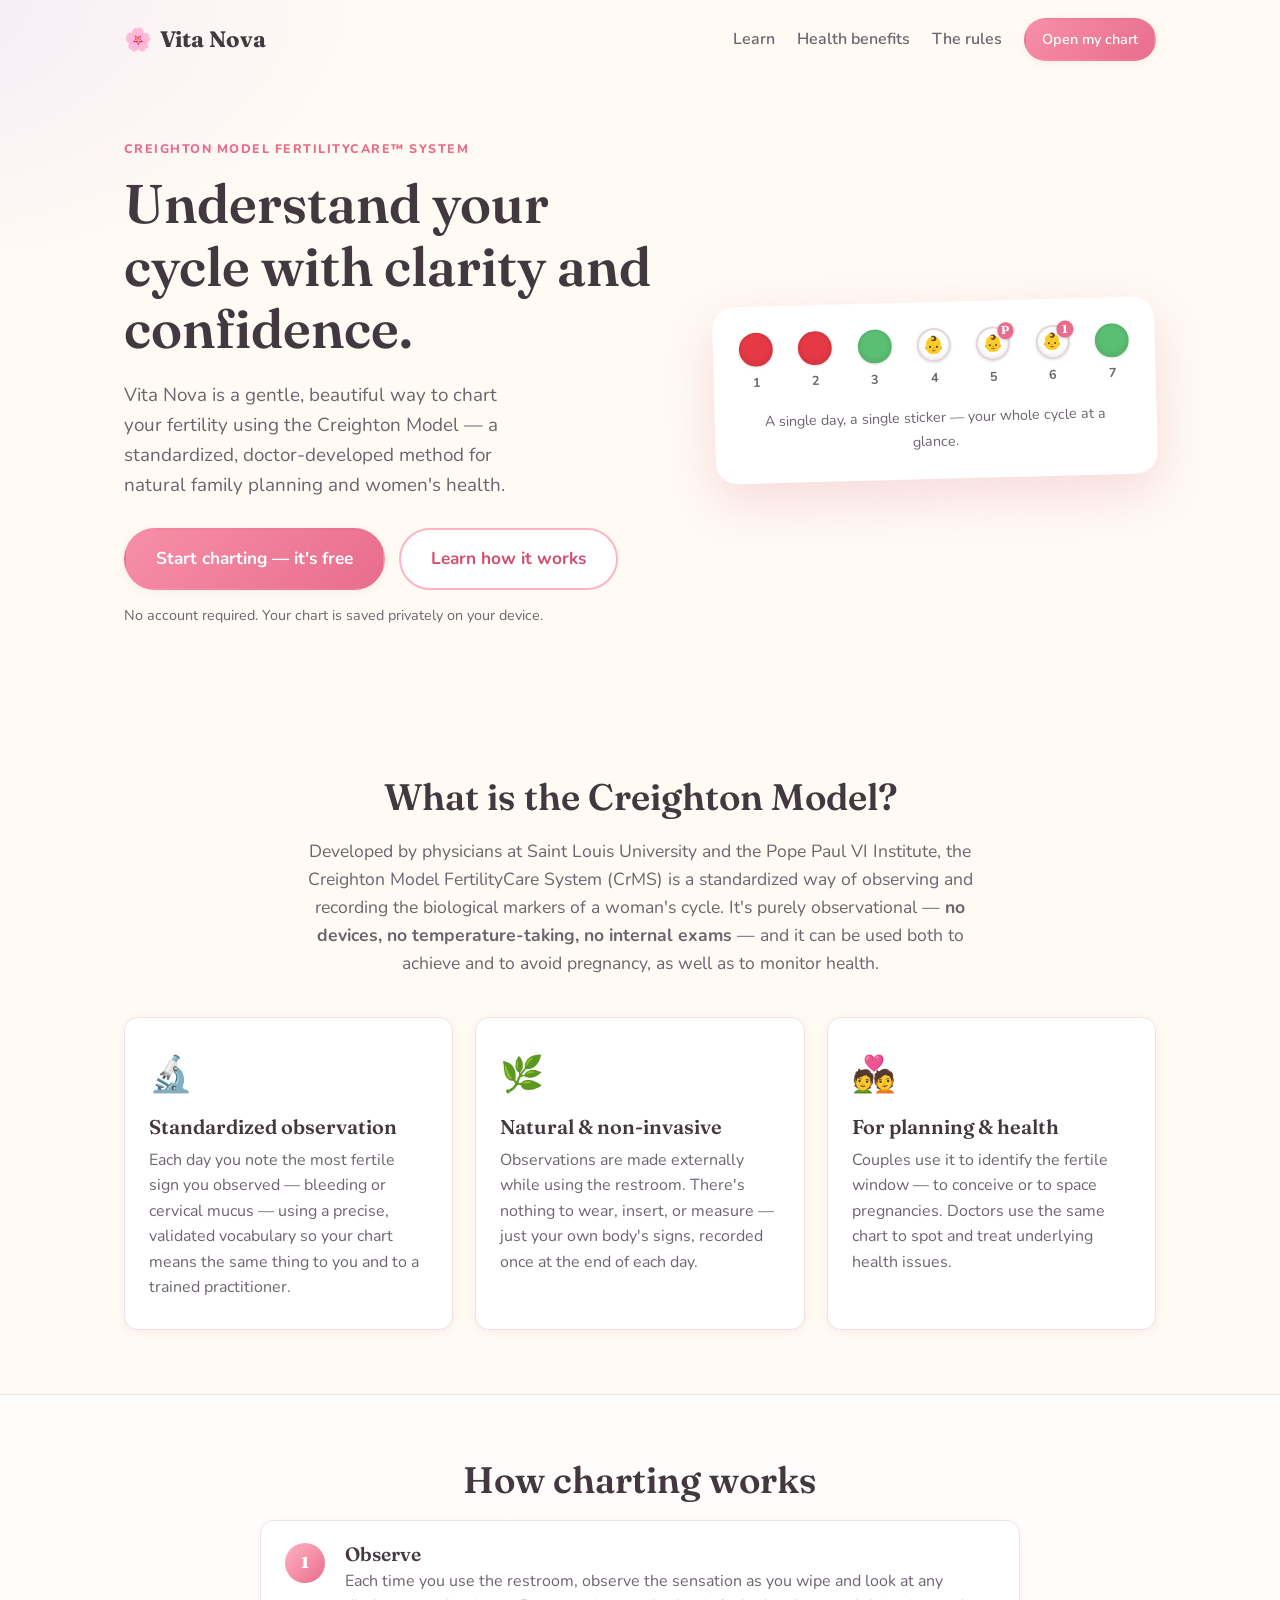
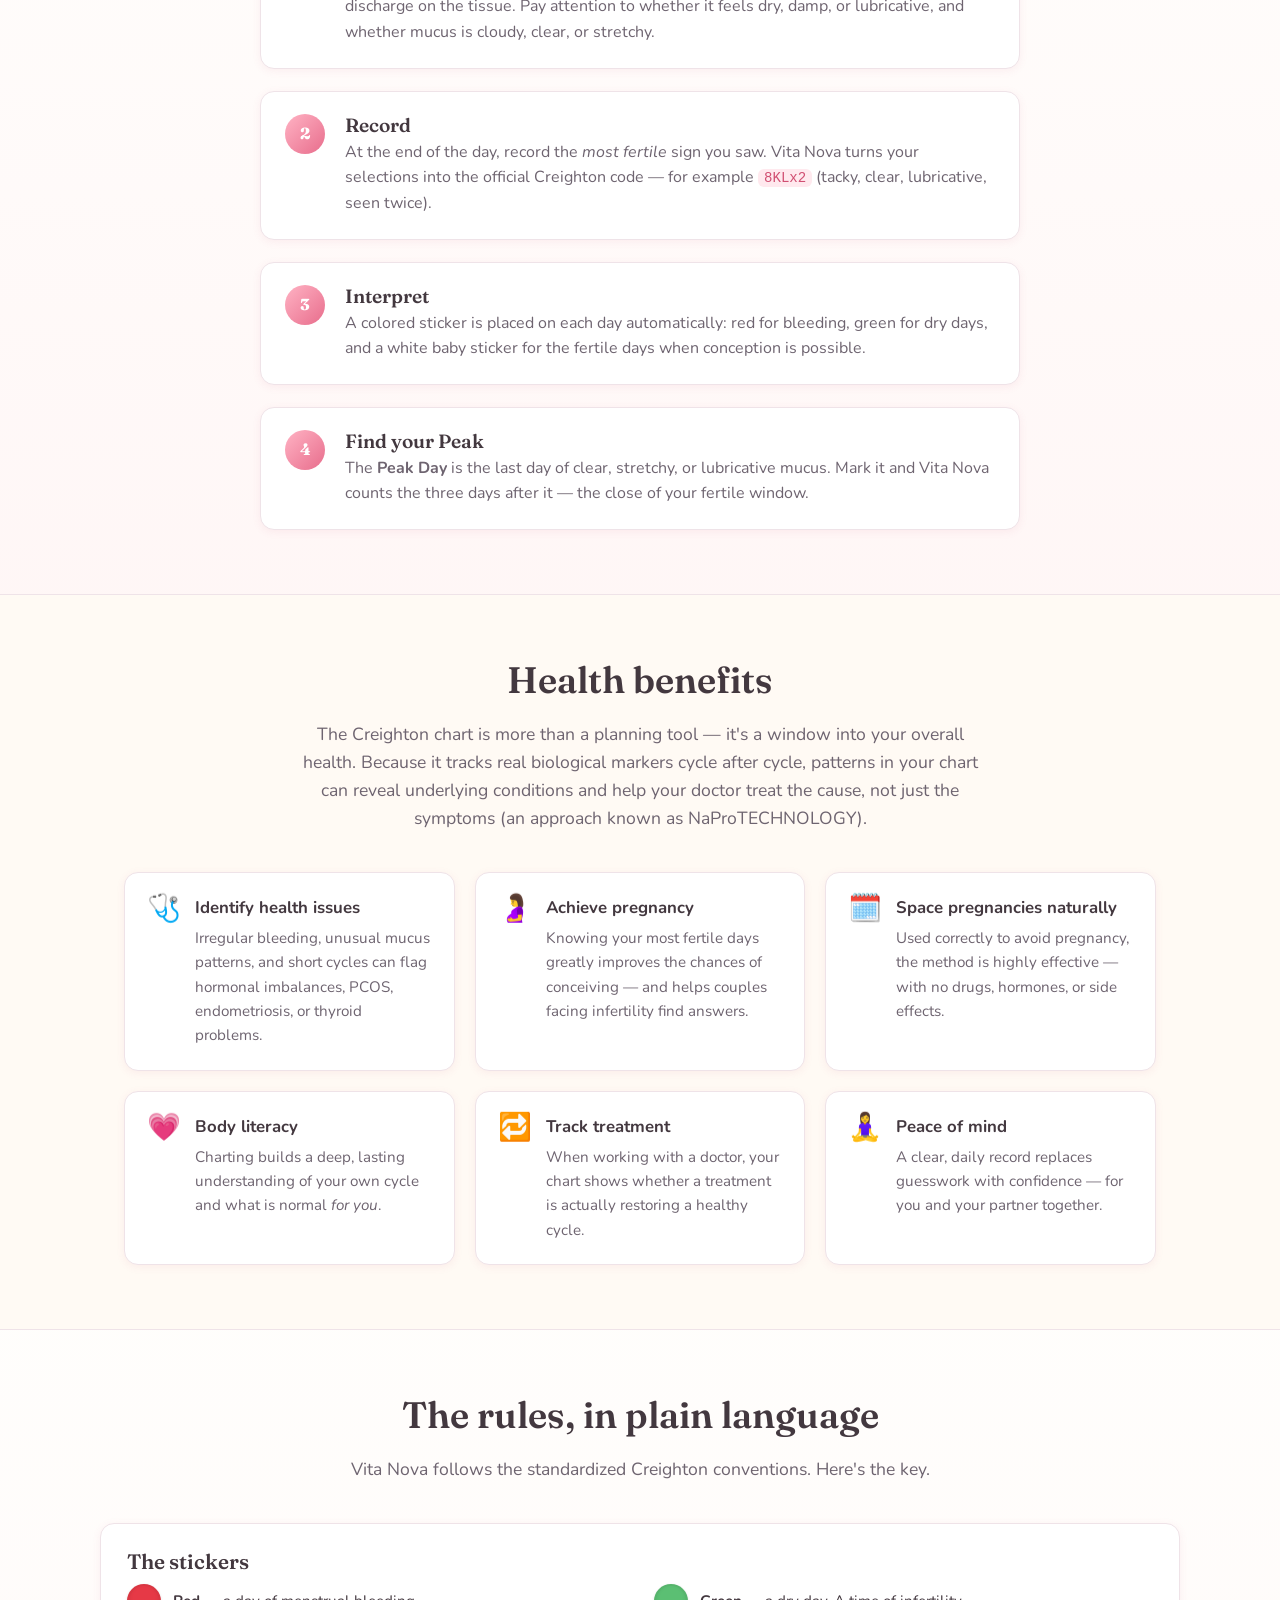
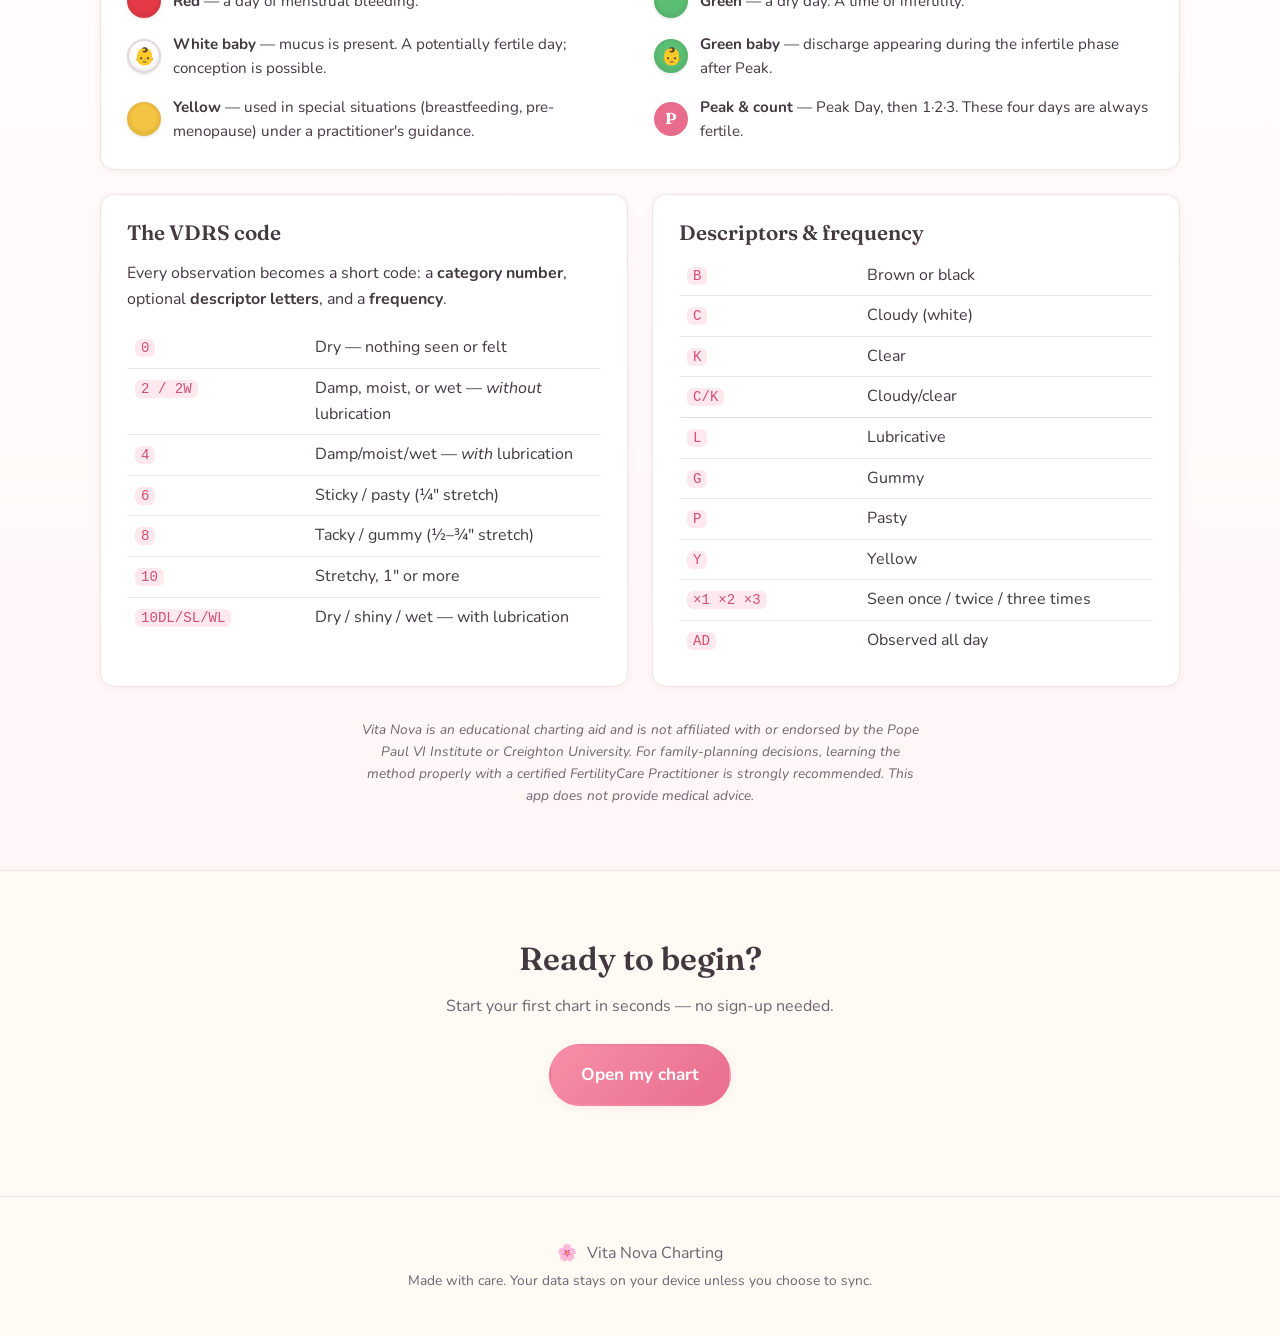
==== index.html @ cd8ce91d "Claude Updates" ====
<!DOCTYPE html>
<html lang="en">

<head>
    <meta charset="UTF-8">
    <meta name="viewport" content="width=device-width, initial-scale=1.0">
    <title>Vita Nova · Creighton Model Fertility Charting</title>
    <meta name="description" content="A simple, beautiful way to chart your cycle with the Creighton Model FertilityCare System — for family planning and women's health.">
    <link rel="preconnect" href="https://fonts.googleapis.com">
    <link rel="preconnect" href="https://fonts.gstatic.com" crossorigin>
    <link href="https://fonts.googleapis.com/css2?family=Fraunces:opsz,wght@9..144,500;9..144,600;9..144,700&family=Nunito:wght@400;600;700;800&display=swap" rel="stylesheet">
    <link rel="stylesheet" href="css/style.css">
</head>

<body>

    <header class="site-header">
        <a class="logo" href="index.html"><span class="logo-mark">🌸</span> Vita Nova</a>
        <nav class="site-nav">
            <a href="#learn">Learn</a>
            <a href="#benefits">Health benefits</a>
            <a href="#rules">The rules</a>
            <a href="chart.html" class="btn btn-primary btn-sm">Open my chart</a>
        </nav>
    </header>

    <main>
        <!-- Hero -->
        <section class="hero">
            <div class="hero-inner">
                <p class="eyebrow">Creighton Model FertilityCare™ System</p>
                <h1>Understand your cycle with clarity and confidence.</h1>
                <p class="lede">Vita Nova is a gentle, beautiful way to chart your fertility using the
                    Creighton Model — a standardized, doctor-developed method for natural family planning
                    and women's health.</p>
                <div class="hero-actions">
                    <a href="chart.html" class="btn btn-primary btn-lg">Start charting — it's free</a>
                    <a href="#learn" class="btn btn-outline btn-lg">Learn how it works</a>
                </div>
                <p class="hero-note">No account required. Your chart is saved privately on your device.</p>
            </div>
            <div class="hero-card" aria-hidden="true">
                <div class="mini-strip">
                    <div class="mini-day"><span class="sticker sticker-red"></span><b>1</b></div>
                    <div class="mini-day"><span class="sticker sticker-red"></span><b>2</b></div>
                    <div class="mini-day"><span class="sticker sticker-green"></span><b>3</b></div>
                    <div class="mini-day"><span class="sticker sticker-white-baby">👶</span><b>4</b></div>
                    <div class="mini-day"><span class="sticker sticker-white-baby"><span class="sticker-baby">👶</span><span class="sticker-count">P</span></span><b>5</b></div>
                    <div class="mini-day"><span class="sticker sticker-white-baby"><span class="sticker-baby">👶</span><span class="sticker-count">1</span></span><b>6</b></div>
                    <div class="mini-day"><span class="sticker sticker-green"></span><b>7</b></div>
                </div>
                <p class="mini-caption">A single day, a single sticker — your whole cycle at a glance.</p>
            </div>
        </section>

        <!-- What is it -->
        <section id="learn" class="section">
            <h2 class="section-title">What is the Creighton Model?</h2>
            <p class="section-lede">Developed by physicians at Saint Louis University and the Pope Paul VI
                Institute, the Creighton Model FertilityCare System (CrMS) is a standardized way of observing
                and recording the biological markers of a woman's cycle. It's purely observational —
                <strong>no devices, no temperature-taking, no internal exams</strong> — and it can be used both
                to achieve and to avoid pregnancy, as well as to monitor health.</p>

            <div class="cards">
                <article class="info-card">
                    <span class="info-icon">🔬</span>
                    <h3>Standardized observation</h3>
                    <p>Each day you note the most fertile sign you observed — bleeding or cervical mucus —
                        using a precise, validated vocabulary so your chart means the same thing to you and
                        to a trained practitioner.</p>
                </article>
                <article class="info-card">
                    <span class="info-icon">🌿</span>
                    <h3>Natural &amp; non-invasive</h3>
                    <p>Observations are made externally while using the restroom. There's nothing to wear,
                        insert, or measure — just your own body's signs, recorded once at the end of each day.</p>
                </article>
                <article class="info-card">
                    <span class="info-icon">💑</span>
                    <h3>For planning &amp; health</h3>
                    <p>Couples use it to identify the fertile window — to conceive or to space pregnancies.
                        Doctors use the same chart to spot and treat underlying health issues.</p>
                </article>
            </div>
        </section>

        <!-- How it works -->
        <section class="section section-alt">
            <h2 class="section-title">How charting works</h2>
            <ol class="steps">
                <li>
                    <span class="step-num">1</span>
                    <div>
                        <h3>Observe</h3>
                        <p>Each time you use the restroom, observe the sensation as you wipe and look at any
                            discharge on the tissue. Pay attention to whether it feels dry, damp, or
                            lubricative, and whether mucus is cloudy, clear, or stretchy.</p>
                    </div>
                </li>
                <li>
                    <span class="step-num">2</span>
                    <div>
                        <h3>Record</h3>
                        <p>At the end of the day, record the <em>most fertile</em> sign you saw. Vita Nova turns
                            your selections into the official Creighton code — for example <code>8KLx2</code>
                            (tacky, clear, lubricative, seen twice).</p>
                    </div>
                </li>
                <li>
                    <span class="step-num">3</span>
                    <div>
                        <h3>Interpret</h3>
                        <p>A colored sticker is placed on each day automatically: red for bleeding, green for
                            dry days, and a white baby sticker for the fertile days when conception is possible.</p>
                    </div>
                </li>
                <li>
                    <span class="step-num">4</span>
                    <div>
                        <h3>Find your Peak</h3>
                        <p>The <strong>Peak Day</strong> is the last day of clear, stretchy, or lubricative
                            mucus. Mark it and Vita Nova counts the three days after it — the close of your
                            fertile window.</p>
                    </div>
                </li>
            </ol>
        </section>

        <!-- Health benefits -->
        <section id="benefits" class="section">
            <h2 class="section-title">Health benefits</h2>
            <p class="section-lede">The Creighton chart is more than a planning tool — it's a window into your
                overall health. Because it tracks real biological markers cycle after cycle, patterns in your
                chart can reveal underlying conditions and help your doctor treat the cause, not just the
                symptoms (an approach known as NaProTECHNOLOGY).</p>
            <div class="benefit-grid">
                <div class="benefit"><span>🩺</span><div><strong>Identify health issues</strong><p>Irregular bleeding, unusual mucus patterns, and short cycles can flag hormonal imbalances, PCOS, endometriosis, or thyroid problems.</p></div></div>
                <div class="benefit"><span>🤰</span><div><strong>Achieve pregnancy</strong><p>Knowing your most fertile days greatly improves the chances of conceiving — and helps couples facing infertility find answers.</p></div></div>
                <div class="benefit"><span>🗓️</span><div><strong>Space pregnancies naturally</strong><p>Used correctly to avoid pregnancy, the method is highly effective — with no drugs, hormones, or side effects.</p></div></div>
                <div class="benefit"><span>💗</span><div><strong>Body literacy</strong><p>Charting builds a deep, lasting understanding of your own cycle and what is normal <em>for you</em>.</p></div></div>
                <div class="benefit"><span>🔁</span><div><strong>Track treatment</strong><p>When working with a doctor, your chart shows whether a treatment is actually restoring a healthy cycle.</p></div></div>
                <div class="benefit"><span>🧘‍♀️</span><div><strong>Peace of mind</strong><p>A clear, daily record replaces guesswork with confidence — for you and your partner together.</p></div></div>
            </div>
        </section>

        <!-- The rules -->
        <section id="rules" class="section section-alt">
            <h2 class="section-title">The rules, in plain language</h2>
            <p class="section-lede">Vita Nova follows the standardized Creighton conventions. Here's the key.</p>

            <div class="rule-block">
                <h3>The stickers</h3>
                <div class="legend-grid wide">
                    <div class="legend-item"><span class="sticker sticker-red"></span><span><strong>Red</strong> — a day of menstrual bleeding.</span></div>
                    <div class="legend-item"><span class="sticker sticker-green"></span><span><strong>Green</strong> — a dry day. A time of infertility.</span></div>
                    <div class="legend-item"><span class="sticker sticker-white-baby">👶</span><span><strong>White baby</strong> — mucus is present. A potentially fertile day; conception is possible.</span></div>
                    <div class="legend-item"><span class="sticker sticker-green-baby">👶</span><span><strong>Green baby</strong> — discharge appearing during the infertile phase after Peak.</span></div>
                    <div class="legend-item"><span class="sticker sticker-yellow"></span><span><strong>Yellow</strong> — used in special situations (breastfeeding, pre-menopause) under a practitioner's guidance.</span></div>
                    <div class="legend-item"><span class="badge-peak">P</span><span><strong>Peak &amp; count</strong> — Peak Day, then 1·2·3. These four days are always fertile.</span></div>
                </div>
            </div>

            <div class="rule-columns">
                <div class="rule-block">
                    <h3>The VDRS code</h3>
                    <p>Every observation becomes a short code: a <strong>category number</strong>, optional
                        <strong>descriptor letters</strong>, and a <strong>frequency</strong>.</p>
                    <table class="code-table">
                        <tr><td><code>0</code></td><td>Dry — nothing seen or felt</td></tr>
                        <tr><td><code>2 / 2W</code></td><td>Damp, moist, or wet — <em>without</em> lubrication</td></tr>
                        <tr><td><code>4</code></td><td>Damp/moist/wet — <em>with</em> lubrication</td></tr>
                        <tr><td><code>6</code></td><td>Sticky / pasty (¼″ stretch)</td></tr>
                        <tr><td><code>8</code></td><td>Tacky / gummy (½–¾″ stretch)</td></tr>
                        <tr><td><code>10</code></td><td>Stretchy, 1″ or more</td></tr>
                        <tr><td><code>10DL/SL/WL</code></td><td>Dry / shiny / wet — with lubrication</td></tr>
                    </table>
                </div>
                <div class="rule-block">
                    <h3>Descriptors &amp; frequency</h3>
                    <table class="code-table">
                        <tr><td><code>B</code></td><td>Brown or black</td></tr>
                        <tr><td><code>C</code></td><td>Cloudy (white)</td></tr>
                        <tr><td><code>K</code></td><td>Clear</td></tr>
                        <tr><td><code>C/K</code></td><td>Cloudy/clear</td></tr>
                        <tr><td><code>L</code></td><td>Lubricative</td></tr>
                        <tr><td><code>G</code></td><td>Gummy</td></tr>
                        <tr><td><code>P</code></td><td>Pasty</td></tr>
                        <tr><td><code>Y</code></td><td>Yellow</td></tr>
                        <tr><td><code>×1 ×2 ×3</code></td><td>Seen once / twice / three times</td></tr>
                        <tr><td><code>AD</code></td><td>Observed all day</td></tr>
                    </table>
                </div>
            </div>
            <p class="disclaimer">Vita Nova is an educational charting aid and is not affiliated with or endorsed by
                the Pope Paul VI Institute or Creighton University. For family-planning decisions, learning the
                method properly with a certified FertilityCare Practitioner is strongly recommended. This app does
                not provide medical advice.</p>
        </section>

        <!-- CTA -->
        <section class="cta">
            <h2>Ready to begin?</h2>
            <p>Start your first chart in seconds — no sign-up needed.</p>
            <a href="chart.html" class="btn btn-primary btn-lg">Open my chart</a>
        </section>
    </main>

    <footer class="site-footer">
        <p><span class="logo-mark">🌸</span> Vita Nova Charting</p>
        <p class="muted small">Made with care. Your data stays on your device unless you choose to sync.</p>
    </footer>

</body>

</html>
---- css/style.css ----
/* ==========================================================================
   Vita Nova Charting — design system
   A warm, soft, friendly palette for a calm and trustworthy feel.
   ========================================================================== */

:root {
    /* Palette */
    --rose-50:  #fff5f7;
    --rose-100: #ffe9ee;
    --rose-200: #ffd3dd;
    --rose-300: #ffb3c4;
    --rose-400: #f78fa7;
    --rose-500: #e86d8c;
    --rose-600: #d14f72;

    --plum-100: #f3ecf7;
    --plum-300: #d8bfe0;
    --plum-500: #9b6aa8;

    --cream:    #fffaf4;
    --ink:      #43383f;       /* warm near-black for text */
    --ink-soft: #6e6470;
    --line:     #efe3e8;

    /* Sticker colors (Creighton) */
    --sticker-red:    #e63946;
    --sticker-green:  #5bbf73;
    --sticker-white:  #ffffff;
    --sticker-yellow: #f4c542;

    /* UI tokens */
    --radius-sm: 8px;
    --radius:    14px;
    --radius-lg: 22px;
    --shadow-sm: 0 2px 8px rgba(209, 79, 114, 0.08);
    --shadow:    0 8px 30px rgba(209, 79, 114, 0.12);
    --shadow-lg: 0 18px 50px rgba(209, 79, 114, 0.18);

    --font-head: 'Fraunces', Georgia, serif;
    --font-body: 'Nunito', system-ui, -apple-system, Segoe UI, sans-serif;

    --maxw: 1080px;
}

* { box-sizing: border-box; }

html { scroll-behavior: smooth; }

body {
    margin: 0;
    font-family: var(--font-body);
    color: var(--ink);
    background:
        radial-gradient(1200px 600px at 100% -10%, var(--rose-100), transparent 60%),
        radial-gradient(900px 500px at -10% 0%, var(--plum-100), transparent 55%),
        var(--cream);
    line-height: 1.6;
    -webkit-font-smoothing: antialiased;
    min-height: 100vh;
}

h1, h2, h3, h4 {
    font-family: var(--font-head);
    font-weight: 600;
    color: var(--ink);
    line-height: 1.15;
    margin: 0 0 0.5em;
}

a { color: var(--rose-600); text-decoration: none; }
a:hover { text-decoration: underline; }

code {
    font-family: 'SFMono-Regular', ui-monospace, Menlo, Consolas, monospace;
    background: var(--rose-100);
    color: var(--rose-600);
    padding: 1px 6px;
    border-radius: 6px;
    font-size: 0.88em;
}

.muted { color: var(--ink-soft); }
.small { font-size: 0.86rem; }

/* ==========================================================================
   Buttons
   ========================================================================== */
.btn {
    display: inline-flex;
    align-items: center;
    justify-content: center;
    gap: 8px;
    font-family: var(--font-body);
    font-weight: 700;
    font-size: 1rem;
    padding: 12px 22px;
    border-radius: 999px;
    border: 2px solid transparent;
    cursor: pointer;
    transition: transform 0.15s ease, box-shadow 0.15s ease, background-color 0.15s ease, color 0.15s ease;
    text-decoration: none;
    white-space: nowrap;
}
.btn:hover { text-decoration: none; }
.btn:active { transform: translateY(1px); }

.btn-primary {
    background: linear-gradient(135deg, var(--rose-400), var(--rose-500));
    color: #fff;
    box-shadow: var(--shadow-sm);
}
.btn-primary:hover { box-shadow: var(--shadow); transform: translateY(-2px); color: #fff; }

.btn-outline {
    background: #fff;
    border-color: var(--rose-300);
    color: var(--rose-600);
}
.btn-outline:hover { background: var(--rose-50); transform: translateY(-2px); }

.btn-ghost {
    background: transparent;
    color: var(--ink-soft);
    border-color: transparent;
}
.btn-ghost:hover { background: rgba(0,0,0,0.04); color: var(--ink); }

.btn-sm { padding: 8px 16px; font-size: 0.9rem; }
.btn-lg { padding: 15px 30px; font-size: 1.08rem; }
.btn-block { width: 100%; }

.link-btn {
    background: none; border: none; color: var(--rose-600);
    cursor: pointer; font: inherit; text-decoration: underline; padding: 8px 0;
}

/* ==========================================================================
   Header / nav
   ========================================================================== */
.site-header {
    display: flex;
    align-items: center;
    justify-content: space-between;
    gap: 16px;
    max-width: var(--maxw);
    margin: 0 auto;
    padding: 18px 24px;
}
.logo {
    font-family: var(--font-head);
    font-size: 1.4rem;
    font-weight: 700;
    color: var(--ink);
    display: inline-flex;
    align-items: center;
    gap: 8px;
}
.logo:hover { text-decoration: none; }
.logo-mark { filter: saturate(1.1); }

.site-nav { display: flex; align-items: center; gap: 22px; }
.site-nav a { color: var(--ink-soft); font-weight: 600; }
.site-nav a:hover { color: var(--rose-600); text-decoration: none; }
.site-nav .btn { color: #fff; }
.site-nav .btn:hover { color: #fff; }

/* ==========================================================================
   Hero
   ========================================================================== */
.hero {
    max-width: var(--maxw);
    margin: 20px auto 0;
    padding: 40px 24px 70px;
    display: grid;
    grid-template-columns: 1.1fr 0.9fr;
    gap: 50px;
    align-items: center;
}
.eyebrow {
    text-transform: uppercase;
    letter-spacing: 0.12em;
    font-size: 0.78rem;
    font-weight: 800;
    color: var(--rose-500);
    margin: 0 0 14px;
}
.hero h1 { font-size: clamp(2.1rem, 4.5vw, 3.4rem); margin-bottom: 18px; }
.lede { font-size: 1.18rem; color: var(--ink-soft); max-width: 36ch; }
.hero-actions { display: flex; flex-wrap: wrap; gap: 14px; margin: 28px 0 14px; }
.hero-note { font-size: 0.9rem; color: var(--ink-soft); }

.hero-card {
    background: #fff;
    border-radius: var(--radius-lg);
    box-shadow: var(--shadow-lg);
    padding: 26px;
    transform: rotate(-1.5deg);
}
.mini-strip { display: flex; gap: 8px; justify-content: space-between; }
.mini-day { display: flex; flex-direction: column; align-items: center; gap: 6px; }
.mini-day b { font-size: 0.8rem; color: var(--ink-soft); font-weight: 700; }
.mini-caption { text-align: center; color: var(--ink-soft); font-size: 0.9rem; margin: 18px 0 0; }

/* ==========================================================================
   Sections
   ========================================================================== */
.section {
    max-width: var(--maxw);
    margin: 0 auto;
    padding: 64px 24px;
}
.section-alt {
    max-width: none;
    background: linear-gradient(180deg, rgba(255,255,255,0.7), rgba(255,245,247,0.7));
    border-top: 1px solid var(--line);
    border-bottom: 1px solid var(--line);
}
.section-alt > * { max-width: var(--maxw); margin-left: auto; margin-right: auto; }
.section-title { font-size: clamp(1.7rem, 3vw, 2.3rem); text-align: center; }
.section-lede {
    text-align: center;
    color: var(--ink-soft);
    font-size: 1.1rem;
    max-width: 64ch;
    margin: 0 auto 40px;
}

/* Info cards */
.cards { display: grid; grid-template-columns: repeat(3, 1fr); gap: 22px; }
.info-card {
    background: #fff;
    border-radius: var(--radius);
    padding: 28px 24px;
    box-shadow: var(--shadow-sm);
    border: 1px solid var(--line);
    transition: transform 0.18s ease, box-shadow 0.18s ease;
}
.info-card:hover { transform: translateY(-4px); box-shadow: var(--shadow); }
.info-icon { font-size: 2.2rem; display: block; margin-bottom: 12px; }
.info-card h3 { font-size: 1.25rem; }
.info-card p { color: var(--ink-soft); margin: 0; }

/* Steps */
.steps { list-style: none; counter-reset: step; padding: 0; max-width: 760px; margin: 0 auto; display: grid; gap: 22px; }
.steps li { display: flex; gap: 20px; align-items: flex-start; background: #fff; padding: 22px 24px; border-radius: var(--radius); box-shadow: var(--shadow-sm); border: 1px solid var(--line); }
.step-num {
    flex: 0 0 auto;
    width: 40px; height: 40px;
    display: grid; place-items: center;
    background: linear-gradient(135deg, var(--rose-300), var(--rose-500));
    color: #fff; font-weight: 800; font-family: var(--font-head);
    border-radius: 50%;
}
.steps h3 { font-size: 1.2rem; margin-bottom: 4px; }
.steps p { color: var(--ink-soft); margin: 0; }

/* Benefits */
.benefit-grid { display: grid; grid-template-columns: repeat(3, 1fr); gap: 20px; }
.benefit { display: flex; gap: 14px; background: #fff; padding: 22px; border-radius: var(--radius); box-shadow: var(--shadow-sm); border: 1px solid var(--line); }
.benefit > span { font-size: 1.7rem; line-height: 1; }
.benefit strong { display: block; margin-bottom: 4px; font-size: 1.05rem; }
.benefit p { margin: 0; color: var(--ink-soft); font-size: 0.95rem; }

/* Rules */
.rule-block { background: #fff; border: 1px solid var(--line); border-radius: var(--radius); padding: 26px; box-shadow: var(--shadow-sm); margin-bottom: 24px; }
.rule-block h3 { font-size: 1.3rem; }
.rule-columns { display: grid; grid-template-columns: 1fr 1fr; gap: 24px; }
.code-table { width: 100%; border-collapse: collapse; }
.code-table td { padding: 7px 8px; border-bottom: 1px solid var(--line); vertical-align: top; }
.code-table td:first-child { white-space: nowrap; width: 38%; }
.code-table tr:last-child td { border-bottom: none; }
.disclaimer { font-size: 0.85rem; color: var(--ink-soft); max-width: 70ch; margin: 8px auto 0; text-align: center; font-style: italic; }

/* CTA */
.cta { text-align: center; padding: 70px 24px 90px; }
.cta h2 { font-size: 2rem; }
.cta p { color: var(--ink-soft); margin-bottom: 24px; }

/* Footer */
.site-footer { text-align: center; padding: 40px 24px; border-top: 1px solid var(--line); color: var(--ink-soft); }
.site-footer p { margin: 4px 0; }
.site-footer .logo-mark { margin-right: 6px; }

/* ==========================================================================
   Stickers
   ========================================================================== */
.sticker {
    --size: 34px;
    width: var(--size);
    height: var(--size);
    border-radius: 50%;
    display: inline-flex;
    align-items: center;
    justify-content: center;
    position: relative;
    flex: 0 0 auto;
    box-shadow: inset 0 -2px 4px rgba(0,0,0,0.08), 0 1px 3px rgba(0,0,0,0.12);
    font-size: calc(var(--size) * 0.5);
    line-height: 1;
    border: 2px solid rgba(0,0,0,0.06);
}
.sticker-red    { background: var(--sticker-red); }
.sticker-green  { background: var(--sticker-green); }
.sticker-white-baby { background: var(--sticker-white); border-color: #e2d7dc; }
.sticker-green-baby { background: var(--sticker-green); }
.sticker-yellow, .sticker-yellow-baby { background: var(--sticker-yellow); }
.sticker-none {
    background: repeating-linear-gradient(45deg, #f6eef1, #f6eef1 5px, #fbf4f6 5px, #fbf4f6 10px);
    border-style: dashed;
    border-color: #e2d2d8;
    box-shadow: none;
}
.sticker-baby { font-size: 0.95em; }
.sticker-count {
    position: absolute;
    font-family: var(--font-head);
    font-weight: 700;
    font-size: calc(var(--size) * 0.34);
    color: var(--ink);
    background: rgba(255,255,255,0.85);
    border-radius: 50%;
    width: 1.45em; height: 1.45em;
    display: grid; place-items: center;
    right: -6px; top: -6px;
    box-shadow: 0 1px 3px rgba(0,0,0,0.2);
}
.sticker-white-baby .sticker-count { background: var(--rose-500); color: #fff; }
.sticker-lg { --size: 56px; }

.badge-peak {
    display: inline-grid; place-items: center;
    width: 34px; height: 34px; border-radius: 50%;
    background: var(--rose-500); color: #fff;
    font-family: var(--font-head); font-weight: 700;
    flex: 0 0 auto;
}

/* Legend */
.legend-grid { display: grid; grid-template-columns: repeat(2, 1fr); gap: 14px 28px; }
.legend-grid.wide { grid-template-columns: repeat(2, 1fr); }
.legend-item { display: flex; align-items: center; gap: 12px; }
.legend-item span:last-child { font-size: 0.95rem; }

/* ==========================================================================
   Chart page
   ========================================================================== */
.app-page { background-attachment: fixed; }
.chart-page { max-width: var(--maxw); margin: 0 auto; padding: 10px 24px 80px; }

.cycle-bar {
    display: flex; flex-wrap: wrap; gap: 14px;
    align-items: center; justify-content: space-between;
    background: #fff; border: 1px solid var(--line);
    border-radius: var(--radius); padding: 14px 18px;
    box-shadow: var(--shadow-sm); position: relative;
}
.cycle-bar-left { display: flex; flex-wrap: wrap; gap: 18px; }
.cycle-bar-right { display: flex; align-items: center; gap: 8px; position: relative; }
.field-inline { display: inline-flex; align-items: center; gap: 8px; font-weight: 700; color: var(--ink-soft); font-size: 0.9rem; }
.field-inline select, .field-inline input,
.cycle-bar input[type="date"] {
    font: inherit; font-weight: 600; color: var(--ink);
    border: 1px solid var(--rose-200); border-radius: var(--radius-sm);
    padding: 7px 10px; background: var(--rose-50);
}

.menu {
    position: absolute; top: calc(100% + 6px); right: 0;
    background: #fff; border: 1px solid var(--line); border-radius: var(--radius);
    box-shadow: var(--shadow); padding: 6px; min-width: 200px; z-index: 30;
}
.menu button {
    display: block; width: 100%; text-align: left;
    background: none; border: none; font: inherit; cursor: pointer;
    padding: 9px 12px; border-radius: var(--radius-sm); color: var(--ink);
}
.menu button:hover { background: var(--rose-50); }
.menu button.danger { color: var(--sticker-red); }

/* Summary */
.cycle-summary { display: flex; gap: 16px; flex-wrap: wrap; margin: 18px 0; }
.stat {
    background: #fff; border: 1px solid var(--line); border-radius: var(--radius);
    padding: 14px 22px; box-shadow: var(--shadow-sm); flex: 1; min-width: 150px; text-align: center;
}
.stat-value { font-family: var(--font-head); font-size: 1.5rem; font-weight: 700; color: var(--rose-600); }
.stat-label { font-size: 0.82rem; color: var(--ink-soft); text-transform: uppercase; letter-spacing: 0.05em; }

/* Chart strip */
.chart-scroll {
    overflow-x: auto;
    padding: 8px 4px 16px;
    background: #fff; border: 1px solid var(--line); border-radius: var(--radius);
    box-shadow: var(--shadow-sm);
    -webkit-overflow-scrolling: touch;
}
.chart-strip { display: flex; gap: 8px; padding: 10px; min-width: min-content; }
.day-cell {
    flex: 0 0 auto;
    width: 76px; min-height: 116px;
    background: var(--cream);
    border: 1px solid var(--line);
    border-radius: var(--radius-sm);
    display: flex; flex-direction: column; align-items: center; gap: 8px;
    padding: 10px 6px;
    cursor: pointer;
    font: inherit; color: inherit;
    transition: transform 0.12s ease, box-shadow 0.12s ease, border-color 0.12s ease;
    position: relative;
}
.day-cell:hover { transform: translateY(-3px); box-shadow: var(--shadow); border-color: var(--rose-300); }
.day-cell.day-empty { background: #fff; }
.day-num { font-size: 0.78rem; font-weight: 800; color: var(--ink-soft); }
.day-code {
    font-size: 0.74rem; font-weight: 700; color: var(--ink);
    text-align: center; word-break: break-word; min-height: 1em;
    margin-top: auto;
}
.day-i {
    position: absolute; bottom: 4px; right: 6px;
    font-size: 0.6rem; font-weight: 800; color: var(--plum-500);
}
.day-cell.has-intercourse { border-color: var(--plum-300); }

/* Legend section on chart page */
.legend { margin-top: 26px; background: #fff; border: 1px solid var(--line); border-radius: var(--radius); padding: 22px 24px; box-shadow: var(--shadow-sm); }
.legend-title { font-size: 1.2rem; margin-bottom: 16px; }

/* ==========================================================================
   Modal
   ========================================================================== */
.modal-overlay {
    position: fixed; inset: 0; z-index: 100;
    background: rgba(67, 56, 63, 0.45);
    backdrop-filter: blur(3px);
    display: grid; place-items: center;
    padding: 20px;
    animation: fade 0.18s ease;
}
.modal {
    background: var(--cream);
    border-radius: var(--radius-lg);
    box-shadow: var(--shadow-lg);
    width: 100%; max-width: 560px;
    max-height: 90vh; overflow-y: auto;
    padding: 28px;
    position: relative;
    animation: pop 0.2s cubic-bezier(0.18, 0.9, 0.34, 1.2);
}
.modal-narrow { max-width: 400px; }
.modal-close {
    position: absolute; top: 14px; right: 16px;
    background: none; border: none; font-size: 1.7rem; line-height: 1;
    color: var(--ink-soft); cursor: pointer; border-radius: 50%;
    width: 36px; height: 36px;
}
.modal-close:hover { background: rgba(0,0,0,0.06); color: var(--ink); }
.modal-title { font-size: 1.6rem; margin-bottom: 16px; }
body.modal-open { overflow: hidden; }

.entry-preview {
    display: flex; align-items: center; gap: 16px;
    background: #fff; border: 1px solid var(--line);
    border-radius: var(--radius); padding: 16px; margin-bottom: 20px;
}
.preview-code { font-family: var(--font-head); font-size: 1.3rem; font-weight: 700; color: var(--rose-600); }
.preview-interp { color: var(--ink-soft); font-size: 0.92rem; }

.entry-section { margin-bottom: 20px; }
.entry-label { font-size: 0.95rem; font-weight: 800; margin-bottom: 10px; color: var(--ink); font-family: var(--font-body); }
.entry-hint { font-weight: 600; color: var(--ink-soft); font-size: 0.82rem; }

/* Segmented control */
.seg-control { display: flex; background: var(--rose-100); border-radius: 999px; padding: 4px; gap: 4px; }
.seg {
    flex: 1; border: none; background: none; cursor: pointer;
    font: inherit; font-weight: 700; color: var(--ink-soft);
    padding: 10px 8px; border-radius: 999px; transition: all 0.15s ease;
    font-size: 0.92rem;
}
.seg.active { background: #fff; color: var(--rose-600); box-shadow: var(--shadow-sm); }

/* Chips */
.chip-row { display: flex; flex-wrap: wrap; gap: 8px; }
.chip-col { flex-direction: column; }
.chip {
    border: 1.5px solid var(--rose-200);
    background: #fff; color: var(--ink);
    border-radius: 999px; padding: 8px 14px;
    cursor: pointer; font: inherit; font-size: 0.9rem; font-weight: 600;
    transition: all 0.13s ease; text-align: left;
}
.chip-col .chip { border-radius: var(--radius-sm); }
.chip:hover { border-color: var(--rose-400); background: var(--rose-50); }
.chip.selected {
    background: linear-gradient(135deg, var(--rose-400), var(--rose-500));
    border-color: var(--rose-500); color: #fff;
}
.chip.selected strong { color: #fff; }
.chip strong { color: var(--rose-600); }

.entry-toggles { display: flex; flex-direction: column; gap: 10px; }
.check { display: flex; align-items: center; gap: 10px; cursor: pointer; font-weight: 600; }
.check input { width: 18px; height: 18px; accent-color: var(--rose-500); }

textarea, #notes-input {
    width: 100%; font: inherit; padding: 10px 12px;
    border: 1.5px solid var(--rose-200); border-radius: var(--radius-sm);
    resize: vertical; background: #fff;
}

.modal-actions { display: flex; justify-content: space-between; align-items: center; gap: 12px; margin-top: 8px; }
.modal-actions-right { display: flex; gap: 10px; }

/* Auth modal */
#auth-form input {
    width: 100%; font: inherit; padding: 12px 14px; margin-bottom: 12px;
    border: 1.5px solid var(--rose-200); border-radius: var(--radius-sm); background: #fff;
}
.divider { display: flex; align-items: center; gap: 12px; color: var(--ink-soft); margin: 16px 0; font-size: 0.85rem; }
.divider::before, .divider::after { content: ''; flex: 1; height: 1px; background: var(--line); }
.auth-error { color: var(--sticker-red); font-size: 0.88rem; min-height: 1em; margin: 8px 0 0; }
#sync-btn.synced { color: var(--sticker-green); }

/* Toast */
.toast {
    position: fixed; bottom: 24px; left: 50%; transform: translateX(-50%);
    background: var(--ink); color: #fff; padding: 12px 22px;
    border-radius: 999px; box-shadow: var(--shadow-lg); z-index: 200;
    font-weight: 700; font-size: 0.92rem;
    animation: rise 0.25s ease;
}

/* Utilities */
.hidden { display: none !important; }

@keyframes fade { from { opacity: 0; } to { opacity: 1; } }
@keyframes pop { from { opacity: 0; transform: scale(0.96) translateY(8px); } to { opacity: 1; transform: scale(1) translateY(0); } }
@keyframes rise { from { opacity: 0; transform: translate(-50%, 12px); } to { opacity: 1; transform: translate(-50%, 0); } }

/* ==========================================================================
   Responsive
   ========================================================================== */
@media (max-width: 860px) {
    .hero { grid-template-columns: 1fr; gap: 30px; padding-bottom: 40px; }
    .hero-card { transform: none; max-width: 460px; }
    .cards, .benefit-grid { grid-template-columns: 1fr; }
    .rule-columns { grid-template-columns: 1fr; }
    .legend-grid, .legend-grid.wide { grid-template-columns: 1fr; }
}
@media (max-width: 560px) {
    .site-nav { gap: 12px; }
    .site-nav a:not(.btn) { display: none; }
    .section { padding: 44px 20px; }
    .modal { padding: 22px 18px; }
    .modal-actions { flex-direction: column-reverse; align-items: stretch; }
    .modal-actions-right { flex-direction: column; }
    .seg { font-size: 0.82rem; padding: 9px 4px; }
}

@media (prefers-reduced-motion: reduce) {
    * { animation: none !important; transition: none !important; scroll-behavior: auto; }
}
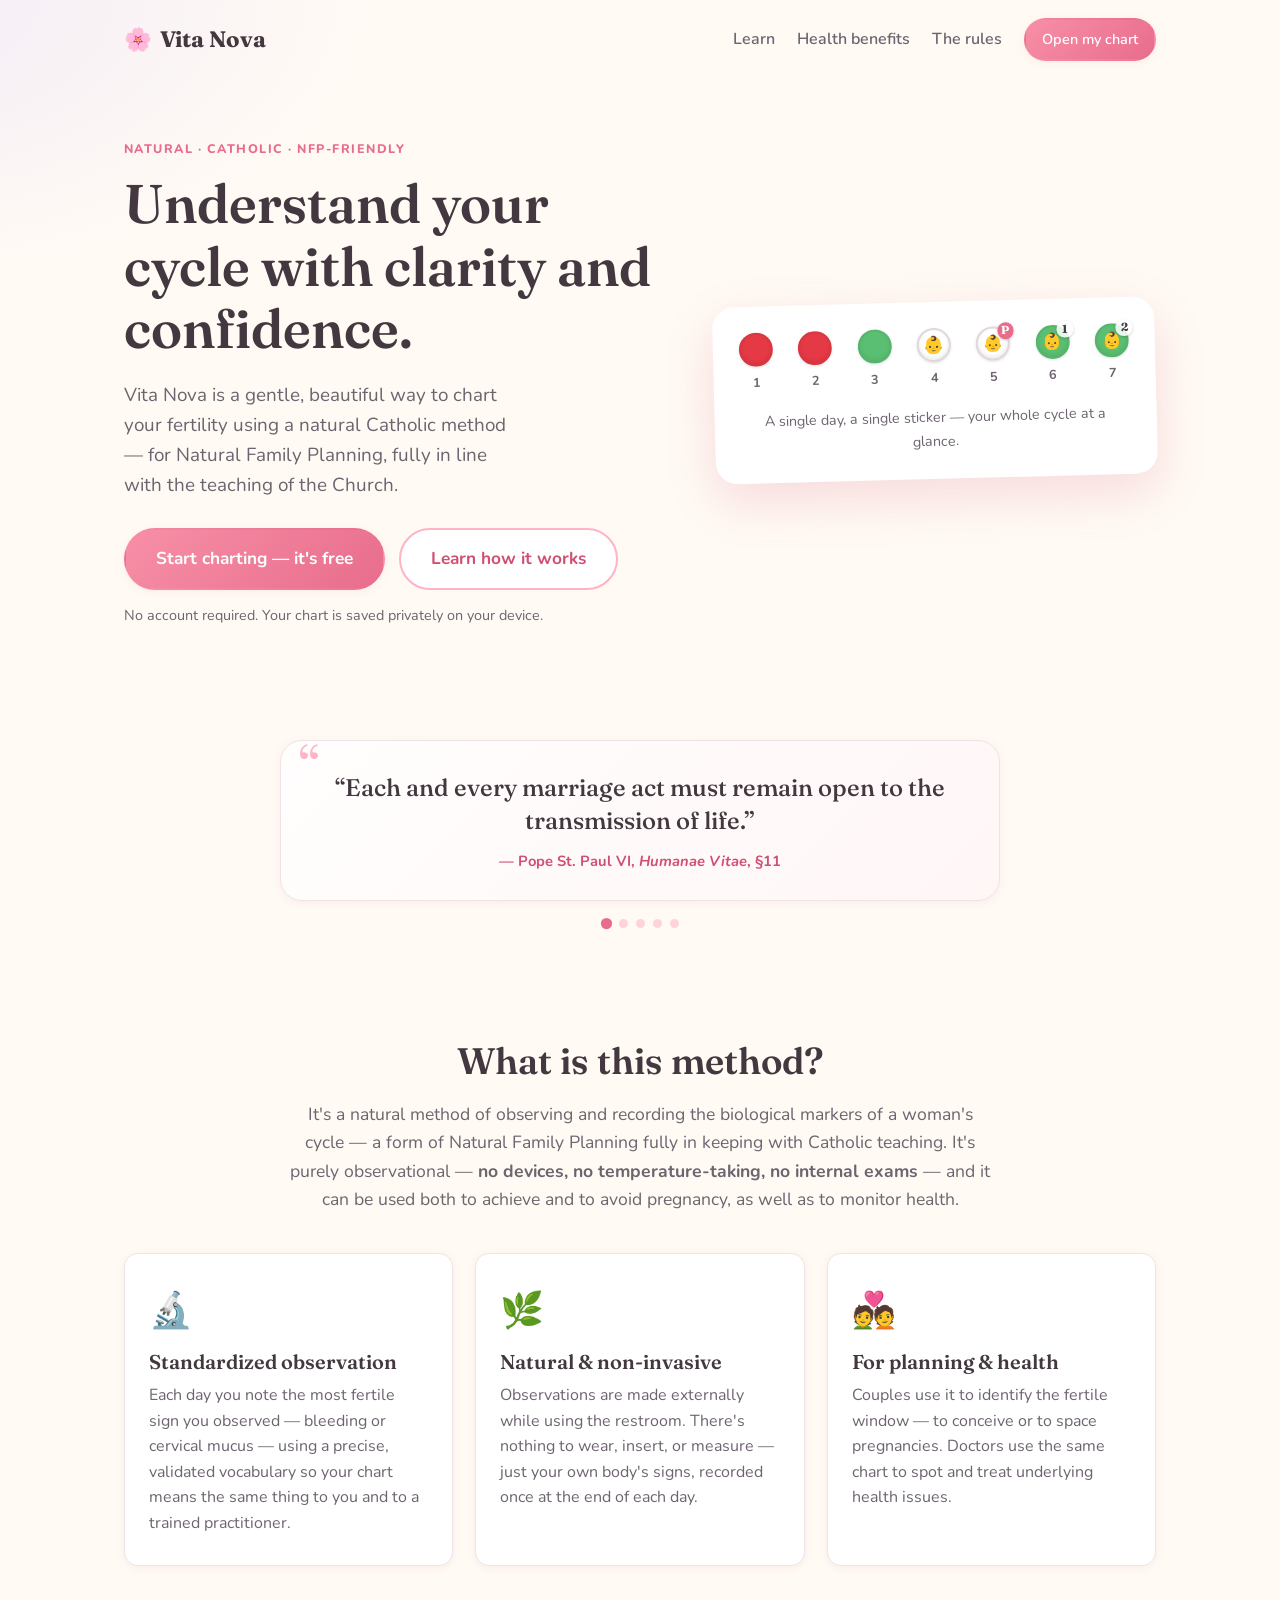
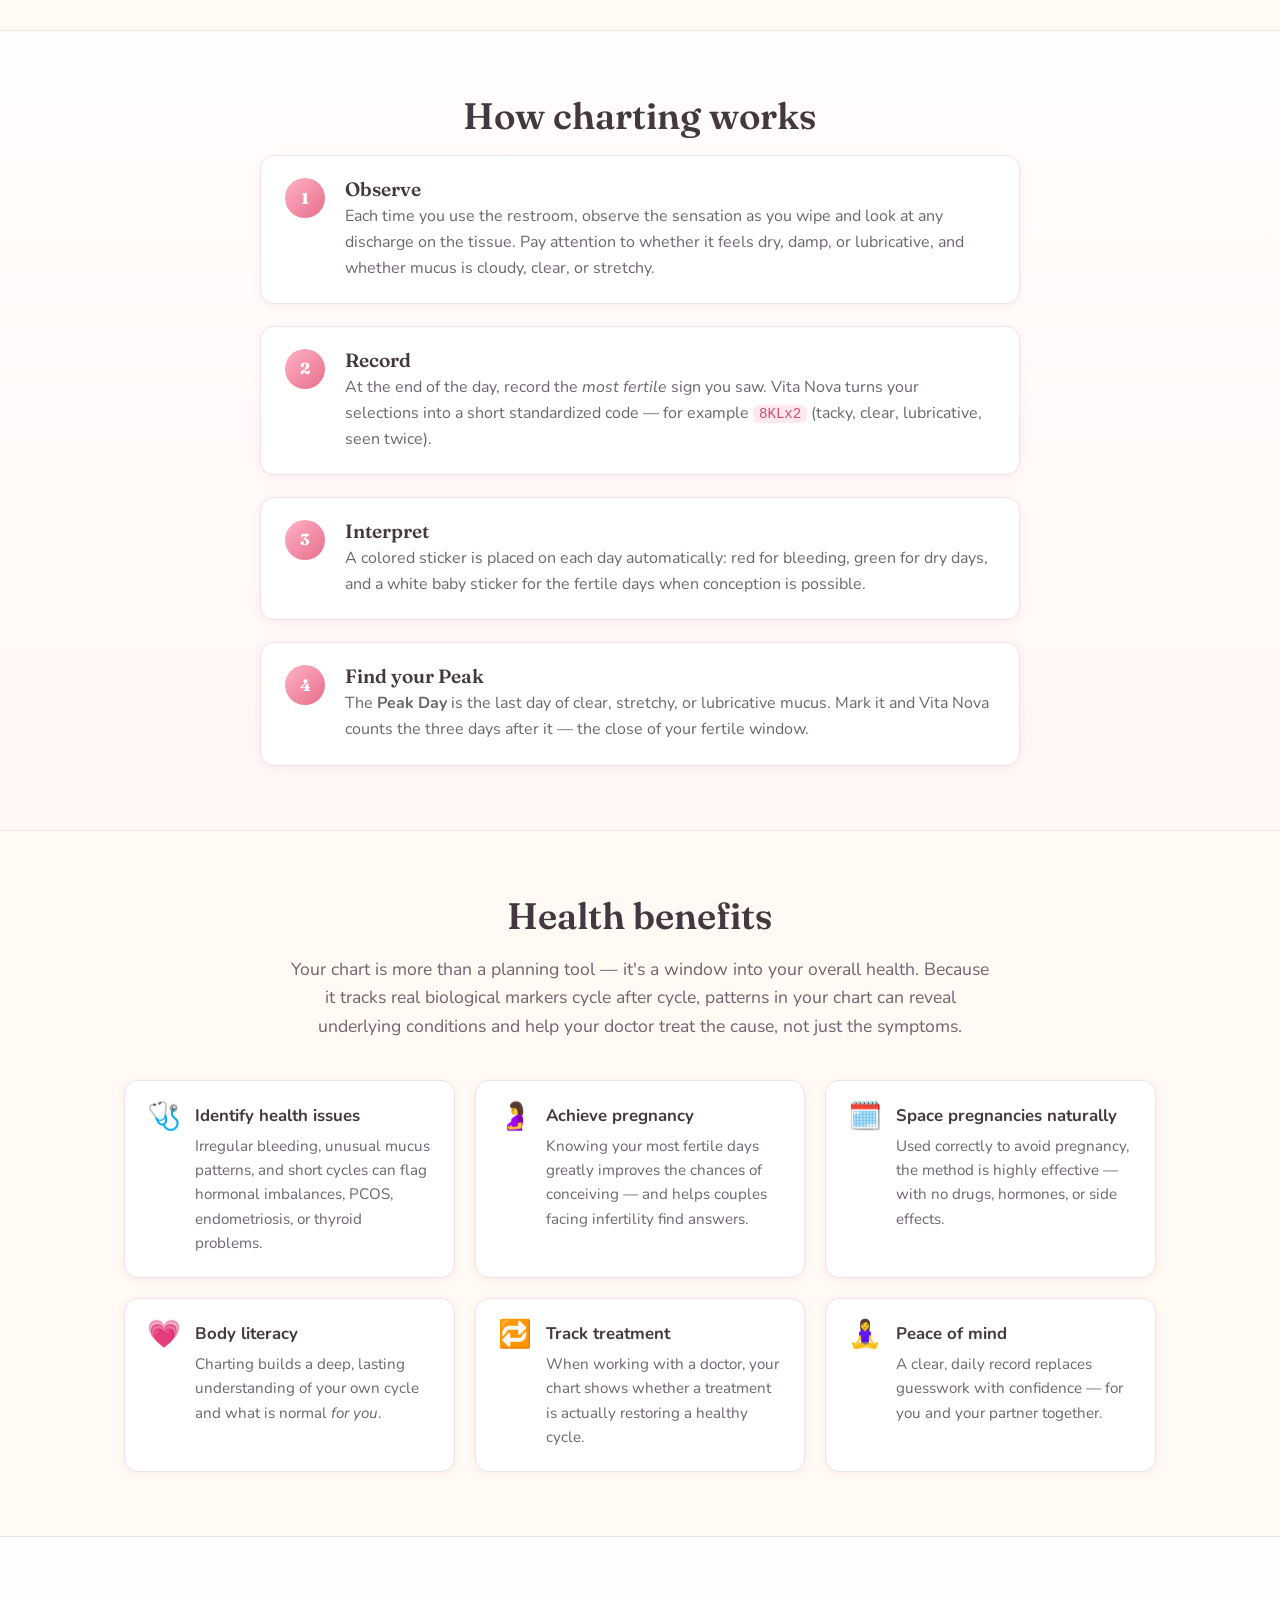
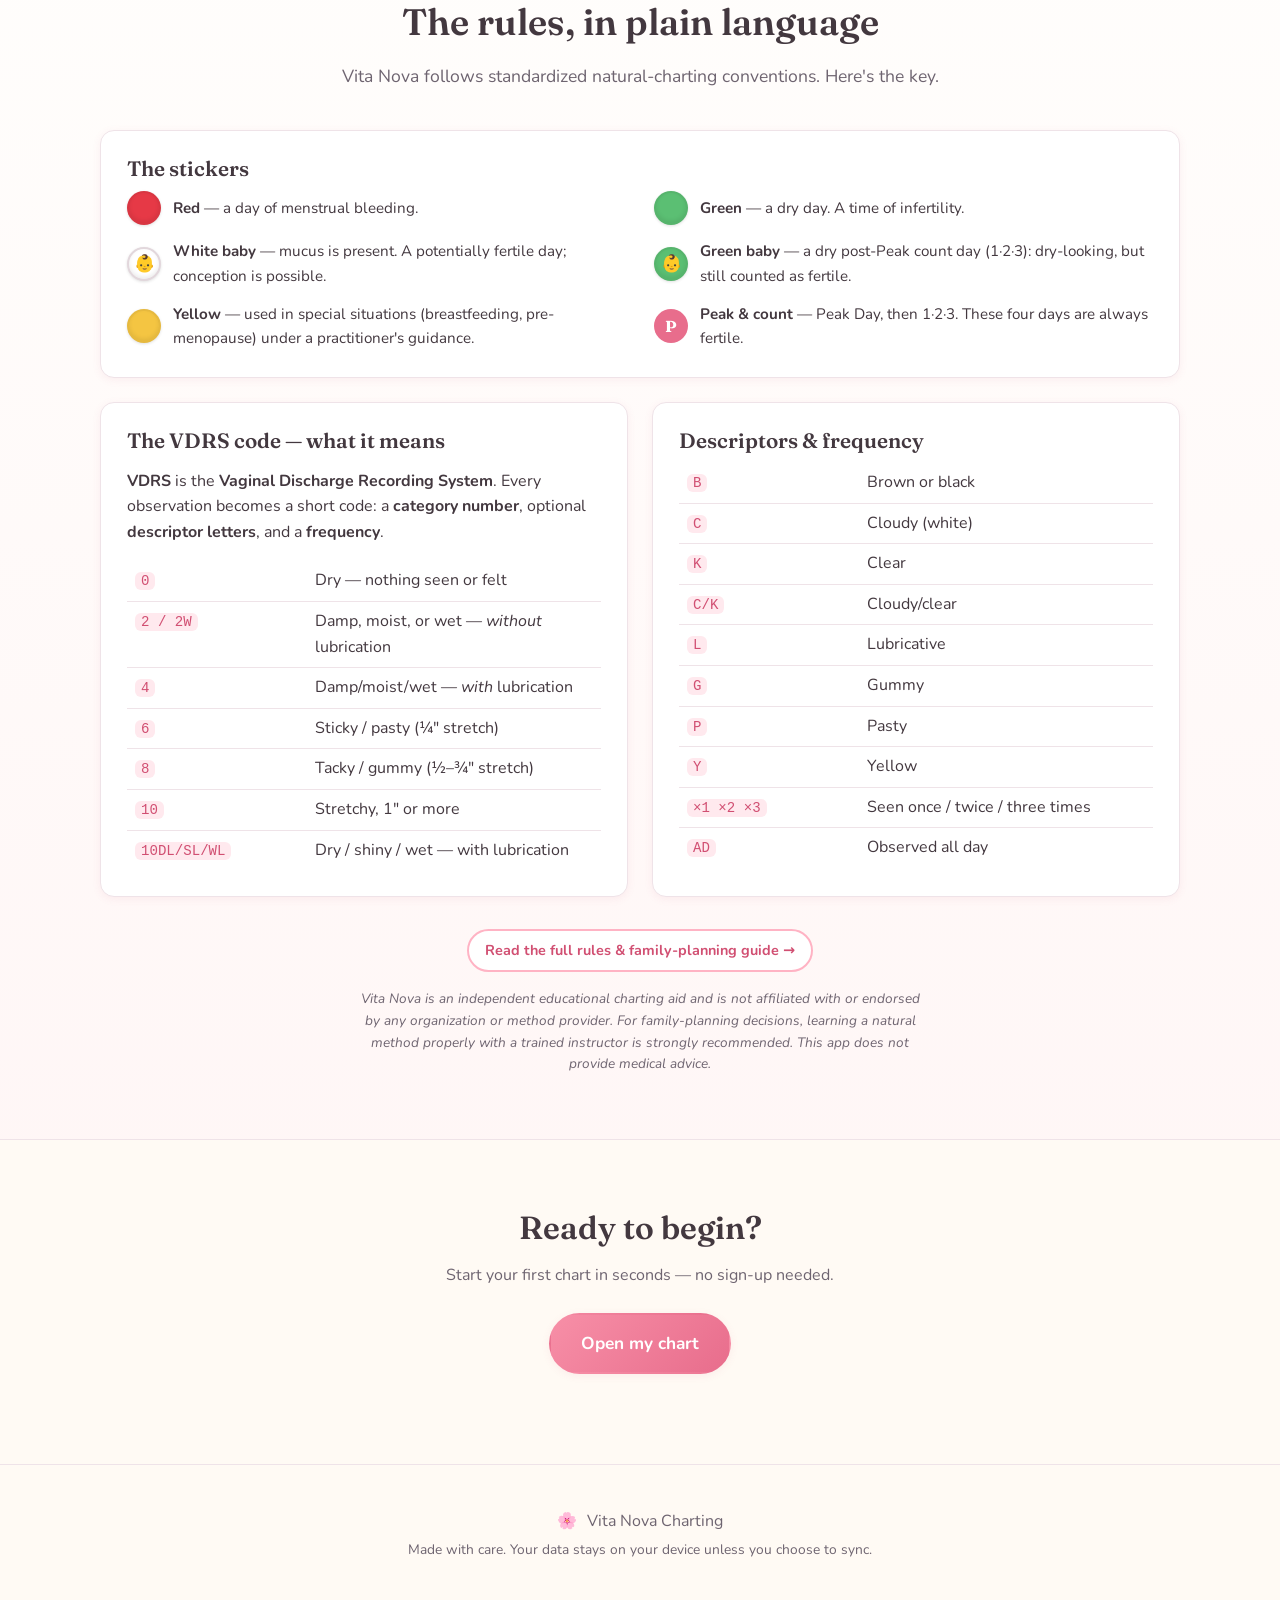
==== commit 5760688d: "Fix post-Peak count stickers, rebrand, mobile & UI polish - Count days 1·2·3 now render green baby w" ====
--- a/index.html
+++ b/index.html
@@ -4,8 +4,8 @@
 <head>
     <meta charset="UTF-8">
     <meta name="viewport" content="width=device-width, initial-scale=1.0">
-    <title>Vita Nova · Creighton Model Fertility Charting</title>
-    <meta name="description" content="A simple, beautiful way to chart your cycle with the Creighton Model FertilityCare System — for family planning and women's health.">
+    <title>Vita Nova · Natural Catholic Fertility Charting</title>
+    <meta name="description" content="A simple, beautiful way to chart your cycle with a natural Catholic method — for Natural Family Planning, fully in line with the teaching of the Church.">
     <link rel="preconnect" href="https://fonts.googleapis.com">
     <link rel="preconnect" href="https://fonts.gstatic.com" crossorigin>
     <link href="https://fonts.googleapis.com/css2?family=Fraunces:opsz,wght@9..144,500;9..144,600;9..144,700&family=Nunito:wght@400;600;700;800&display=swap" rel="stylesheet">
@@ -19,7 +19,7 @@
         <nav class="site-nav">
             <a href="#learn">Learn</a>
             <a href="#benefits">Health benefits</a>
-            <a href="#rules">The rules</a>
+            <a href="rules.html">The rules</a>
             <a href="chart.html" class="btn btn-primary btn-sm">Open my chart</a>
         </nav>
     </header>
@@ -28,11 +28,11 @@
         <!-- Hero -->
         <section class="hero">
             <div class="hero-inner">
-                <p class="eyebrow">Creighton Model FertilityCare™ System</p>
+                <p class="eyebrow">Natural · Catholic · NFP-friendly</p>
                 <h1>Understand your cycle with clarity and confidence.</h1>
-                <p class="lede">Vita Nova is a gentle, beautiful way to chart your fertility using the
-                    Creighton Model — a standardized, doctor-developed method for natural family planning
-                    and women's health.</p>
+                <p class="lede">Vita Nova is a gentle, beautiful way to chart your fertility using a
+                    natural Catholic method — for Natural Family Planning, fully in line with the
+                    teaching of the Church.</p>
                 <div class="hero-actions">
                     <a href="chart.html" class="btn btn-primary btn-lg">Start charting — it's free</a>
                     <a href="#learn" class="btn btn-outline btn-lg">Learn how it works</a>
@@ -46,19 +46,28 @@
                     <div class="mini-day"><span class="sticker sticker-green"></span><b>3</b></div>
                     <div class="mini-day"><span class="sticker sticker-white-baby">👶</span><b>4</b></div>
                     <div class="mini-day"><span class="sticker sticker-white-baby"><span class="sticker-baby">👶</span><span class="sticker-count">P</span></span><b>5</b></div>
-                    <div class="mini-day"><span class="sticker sticker-white-baby"><span class="sticker-baby">👶</span><span class="sticker-count">1</span></span><b>6</b></div>
-                    <div class="mini-day"><span class="sticker sticker-green"></span><b>7</b></div>
+                    <div class="mini-day"><span class="sticker sticker-green-baby"><span class="sticker-baby">👶</span><span class="sticker-count">1</span></span><b>6</b></div>
+                    <div class="mini-day"><span class="sticker sticker-green-baby"><span class="sticker-baby">👶</span><span class="sticker-count">2</span></span><b>7</b></div>
                 </div>
                 <p class="mini-caption">A single day, a single sticker — your whole cycle at a glance.</p>
             </div>
+        </section>
+
+        <!-- Rotating quotes -->
+        <section class="quote-band" aria-label="Reflections from the Church">
+            <figure class="quote">
+                <blockquote id="quote-text">“Each and every marriage act must remain open to the transmission of life.”</blockquote>
+                <figcaption id="quote-cite">— Pope St. Paul VI, <cite>Humanae Vitae</cite>, §11</figcaption>
+            </figure>
+            <div class="quote-dots" id="quote-dots" aria-hidden="true"></div>
         </section>
 
         <!-- What is it -->
         <section id="learn" class="section">
-            <h2 class="section-title">What is the Creighton Model?</h2>
-            <p class="section-lede">Developed by physicians at Saint Louis University and the Pope Paul VI
-                Institute, the Creighton Model FertilityCare System (CrMS) is a standardized way of observing
-                and recording the biological markers of a woman's cycle. It's purely observational —
+            <h2 class="section-title">What is this method?</h2>
+            <p class="section-lede">It's a natural method of observing and recording the biological markers of
+                a woman's cycle — a form of Natural Family Planning fully in keeping with Catholic teaching.
+                It's purely observational —
                 <strong>no devices, no temperature-taking, no internal exams</strong> — and it can be used both
                 to achieve and to avoid pregnancy, as well as to monitor health.</p>
 
@@ -103,7 +112,7 @@
                     <div>
                         <h3>Record</h3>
                         <p>At the end of the day, record the <em>most fertile</em> sign you saw. Vita Nova turns
-                            your selections into the official Creighton code — for example <code>8KLx2</code>
+                            your selections into a short standardized code — for example <code>8KLx2</code>
                             (tacky, clear, lubricative, seen twice).</p>
                     </div>
                 </li>
@@ -130,10 +139,10 @@
         <!-- Health benefits -->
         <section id="benefits" class="section">
             <h2 class="section-title">Health benefits</h2>
-            <p class="section-lede">The Creighton chart is more than a planning tool — it's a window into your
+            <p class="section-lede">Your chart is more than a planning tool — it's a window into your
                 overall health. Because it tracks real biological markers cycle after cycle, patterns in your
                 chart can reveal underlying conditions and help your doctor treat the cause, not just the
-                symptoms (an approach known as NaProTECHNOLOGY).</p>
+                symptoms.</p>
             <div class="benefit-grid">
                 <div class="benefit"><span>🩺</span><div><strong>Identify health issues</strong><p>Irregular bleeding, unusual mucus patterns, and short cycles can flag hormonal imbalances, PCOS, endometriosis, or thyroid problems.</p></div></div>
                 <div class="benefit"><span>🤰</span><div><strong>Achieve pregnancy</strong><p>Knowing your most fertile days greatly improves the chances of conceiving — and helps couples facing infertility find answers.</p></div></div>
@@ -147,7 +156,7 @@
         <!-- The rules -->
         <section id="rules" class="section section-alt">
             <h2 class="section-title">The rules, in plain language</h2>
-            <p class="section-lede">Vita Nova follows the standardized Creighton conventions. Here's the key.</p>
+            <p class="section-lede">Vita Nova follows standardized natural-charting conventions. Here's the key.</p>
 
             <div class="rule-block">
                 <h3>The stickers</h3>
@@ -155,7 +164,7 @@
                     <div class="legend-item"><span class="sticker sticker-red"></span><span><strong>Red</strong> — a day of menstrual bleeding.</span></div>
                     <div class="legend-item"><span class="sticker sticker-green"></span><span><strong>Green</strong> — a dry day. A time of infertility.</span></div>
                     <div class="legend-item"><span class="sticker sticker-white-baby">👶</span><span><strong>White baby</strong> — mucus is present. A potentially fertile day; conception is possible.</span></div>
-                    <div class="legend-item"><span class="sticker sticker-green-baby">👶</span><span><strong>Green baby</strong> — discharge appearing during the infertile phase after Peak.</span></div>
+                    <div class="legend-item"><span class="sticker sticker-green-baby">👶</span><span><strong>Green baby</strong> — a dry post-Peak count day (1·2·3): dry-looking, but still counted as fertile.</span></div>
                     <div class="legend-item"><span class="sticker sticker-yellow"></span><span><strong>Yellow</strong> — used in special situations (breastfeeding, pre-menopause) under a practitioner's guidance.</span></div>
                     <div class="legend-item"><span class="badge-peak">P</span><span><strong>Peak &amp; count</strong> — Peak Day, then 1·2·3. These four days are always fertile.</span></div>
                 </div>
@@ -163,8 +172,9 @@
 
             <div class="rule-columns">
                 <div class="rule-block">
-                    <h3>The VDRS code</h3>
-                    <p>Every observation becomes a short code: a <strong>category number</strong>, optional
+                    <h3>The VDRS code — what it means</h3>
+                    <p><strong>VDRS</strong> is the <strong>Vaginal Discharge Recording System</strong>. Every
+                        observation becomes a short code: a <strong>category number</strong>, optional
                         <strong>descriptor letters</strong>, and a <strong>frequency</strong>.</p>
                     <table class="code-table">
                         <tr><td><code>0</code></td><td>Dry — nothing seen or felt</td></tr>
@@ -192,10 +202,11 @@
                     </table>
                 </div>
             </div>
-            <p class="disclaimer">Vita Nova is an educational charting aid and is not affiliated with or endorsed by
-                the Pope Paul VI Institute or Creighton University. For family-planning decisions, learning the
-                method properly with a certified FertilityCare Practitioner is strongly recommended. This app does
-                not provide medical advice.</p>
+            <p style="text-align:center;margin-top:8px"><a href="rules.html" class="btn btn-outline btn-sm">Read the full rules &amp; family-planning guide →</a></p>
+            <p class="disclaimer">Vita Nova is an independent educational charting aid and is not affiliated with
+                or endorsed by any organization or method provider. For family-planning decisions, learning a
+                natural method properly with a trained instructor is strongly recommended. This app does not
+                provide medical advice.</p>
         </section>
 
         <!-- CTA -->
@@ -211,6 +222,55 @@
         <p class="muted small">Made with care. Your data stays on your device unless you choose to sync.</p>
     </footer>
 
+    <script>
+        // Gentle rotating reflections from the Church on married love and life.
+        (function () {
+            var quotes = [
+                { t: '“Each and every marriage act must remain open to the transmission of life.”',
+                  c: '— Pope St. Paul VI, <cite>Humanae Vitae</cite>, §11' },
+                { t: '“The body, and it alone, is capable of making visible what is invisible: the spiritual and the divine.”',
+                  c: '— Pope St. John Paul II, <cite>Theology of the Body</cite>' },
+                { t: '“Responsible parenthood is exercised by those who, for serious reasons and with due respect for moral precepts, decide not to have another child for either a certain or an indefinite period of time.”',
+                  c: '— Pope St. Paul VI, <cite>Humanae Vitae</cite>, §10' },
+                { t: '“The family has the mission to guard, reveal and communicate love.”',
+                  c: '— Pope St. John Paul II, <cite>Familiaris Consortio</cite>, §17' },
+                { t: '“Self-discipline brings to family life fruits of serenity and peace, and helps in solving other problems.”',
+                  c: '— Pope St. Paul VI, <cite>Humanae Vitae</cite>, §21' }
+            ];
+            var textEl = document.getElementById('quote-text');
+            var citeEl = document.getElementById('quote-cite');
+            var dotsEl = document.getElementById('quote-dots');
+            var fig = textEl && textEl.closest('.quote');
+            if (!textEl || !citeEl) return;
+            var i = 0;
+
+            dotsEl.innerHTML = quotes.map(function (_, n) {
+                return '<span class="quote-dot' + (n === 0 ? ' active' : '') + '" data-i="' + n + '"></span>';
+            }).join('');
+
+            function show(n) {
+                i = (n + quotes.length) % quotes.length;
+                if (fig) fig.classList.add('is-fading');
+                setTimeout(function () {
+                    textEl.innerHTML = quotes[i].t;
+                    citeEl.innerHTML = quotes[i].c;
+                    if (fig) fig.classList.remove('is-fading');
+                    dotsEl.querySelectorAll('.quote-dot').forEach(function (d, n2) {
+                        d.classList.toggle('active', n2 === i);
+                    });
+                }, 280);
+            }
+
+            dotsEl.addEventListener('click', function (e) {
+                var dot = e.target.closest('.quote-dot');
+                if (dot) { show(parseInt(dot.dataset.i, 10)); restart(); }
+            });
+
+            var timer = setInterval(function () { show(i + 1); }, 8000);
+            function restart() { clearInterval(timer); timer = setInterval(function () { show(i + 1); }, 8000); }
+        })();
+    </script>
+
 </body>
 
 </html>
--- a/css/style.css
+++ b/css/style.css
@@ -22,7 +22,7 @@
     --ink-soft: #6e6470;
     --line:     #efe3e8;
 
-    /* Sticker colors (Creighton) */
+    /* Sticker colors */
     --sticker-red:    #e63946;
     --sticker-green:  #5bbf73;
     --sticker-white:  #ffffff;
@@ -202,6 +202,60 @@
 .mini-caption { text-align: center; color: var(--ink-soft); font-size: 0.9rem; margin: 18px 0 0; }
 
 /* ==========================================================================
+   Quote band (rotating reflections)
+   ========================================================================== */
+.quote-band {
+    max-width: var(--maxw);
+    margin: 0 auto;
+    padding: 28px 24px 48px;
+    text-align: center;
+}
+.quote {
+    margin: 0 auto;
+    max-width: 720px;
+    background: linear-gradient(135deg, rgba(255,255,255,0.85), rgba(255,245,247,0.85));
+    border: 1px solid var(--line);
+    border-radius: var(--radius-lg);
+    box-shadow: var(--shadow-sm);
+    padding: 30px 32px 26px;
+    position: relative;
+}
+.quote::before {
+    content: '\201C';
+    font-family: var(--font-head);
+    font-size: 3.4rem;
+    line-height: 0;
+    color: var(--rose-300);
+    position: absolute;
+    top: 26px; left: 18px;
+}
+.quote blockquote {
+    margin: 0 0 12px;
+    font-family: var(--font-head);
+    font-size: clamp(1.1rem, 2.4vw, 1.5rem);
+    font-weight: 500;
+    color: var(--ink);
+    line-height: 1.4;
+    transition: opacity 0.28s ease, transform 0.28s ease;
+}
+.quote figcaption {
+    color: var(--rose-600);
+    font-weight: 700;
+    font-size: 0.92rem;
+    transition: opacity 0.28s ease;
+}
+.quote figcaption cite { font-style: italic; }
+.quote.is-fading blockquote, .quote.is-fading figcaption { opacity: 0; transform: translateY(6px); }
+.quote-dots { display: flex; gap: 8px; justify-content: center; margin-top: 18px; }
+.quote-dot {
+    width: 9px; height: 9px; border-radius: 50%;
+    background: var(--rose-200); cursor: pointer;
+    transition: background 0.2s ease, transform 0.2s ease;
+}
+.quote-dot:hover { background: var(--rose-300); }
+.quote-dot.active { background: var(--rose-500); transform: scale(1.25); }
+
+/* ==========================================================================
    Sections
    ========================================================================== */
 .section {
@@ -263,7 +317,11 @@
 
 /* Rules */
 .rule-block { background: #fff; border: 1px solid var(--line); border-radius: var(--radius); padding: 26px; box-shadow: var(--shadow-sm); margin-bottom: 24px; }
+.rule-block h2 { font-size: 1.4rem; }
 .rule-block h3 { font-size: 1.3rem; }
+.rule-list { margin: 0; padding-left: 1.2em; }
+.rule-list li { margin-bottom: 10px; color: var(--ink-soft); }
+.rule-list li strong { color: var(--ink); }
 .rule-columns { display: grid; grid-template-columns: 1fr 1fr; gap: 24px; }
 .code-table { width: 100%; border-collapse: collapse; }
 .code-table td { padding: 7px 8px; border-bottom: 1px solid var(--line); vertical-align: top; }
@@ -520,7 +578,29 @@
 .divider { display: flex; align-items: center; gap: 12px; color: var(--ink-soft); margin: 16px 0; font-size: 0.85rem; }
 .divider::before, .divider::after { content: ''; flex: 1; height: 1px; background: var(--line); }
 .auth-error { color: var(--sticker-red); font-size: 0.88rem; min-height: 1em; margin: 8px 0 0; }
-#sync-btn.synced { color: var(--sticker-green); }
+
+/* "Sign in to sync" — a cute, clearly-visible pink pill so it doesn't blend in. */
+#sync-btn {
+    background: linear-gradient(135deg, var(--rose-100), var(--rose-200));
+    color: var(--rose-600);
+    border: 2px solid var(--rose-400);
+    border-radius: 999px;
+    font-weight: 800;
+    box-shadow: none;
+    padding: 8px 18px;
+}
+#sync-btn:hover {
+    background: linear-gradient(135deg, var(--rose-200), var(--rose-300));
+    color: var(--rose-600);
+    border-color: var(--rose-500);
+    transform: translateY(-1px);
+}
+#sync-btn.synced {
+    color: #fff;
+    background: linear-gradient(135deg, var(--sticker-green), #46a35d);
+    border-color: #3f9656;
+    box-shadow: none;
+}
 
 /* Toast */
 .toast {
@@ -531,6 +611,63 @@
     animation: rise 0.25s ease;
 }
 
+/* Entry helpers — banners, notes, tips, disabled chips */
+.entry-banner {
+    background: var(--plum-100); border: 1px solid var(--plum-300);
+    color: var(--ink); border-radius: var(--radius-sm);
+    padding: 12px 14px; margin-bottom: 18px; font-size: 0.92rem;
+}
+.entry-note { color: var(--ink-soft); font-size: 0.86rem; margin: -2px 0 12px; }
+.entry-note.subtle { font-size: 0.82rem; margin: 2px 0 6px; padding-left: 28px; }
+.chip.chip-disabled, .chip:disabled {
+    opacity: 0.4; cursor: not-allowed; text-decoration: line-through;
+}
+.chip.chip-disabled:hover, .chip:disabled:hover { border-color: var(--rose-200); background: #fff; }
+.note-tips { display: flex; align-items: flex-start; gap: 8px; margin-top: 10px; flex-wrap: wrap; }
+.note-tips-label { font-size: 0.82rem; font-weight: 700; color: var(--ink-soft); padding-top: 8px; }
+.chip-note { font-size: 0.82rem; padding: 6px 11px; }
+
+/* Strip tools (extend cycle) */
+.strip-tools { display: flex; align-items: center; gap: 12px; flex-wrap: wrap; margin: 12px 2px 0; }
+
+/* Day 7 breast self-exam marker */
+.day-bse {
+    position: absolute; top: 4px; right: 5px;
+    font-size: 0.52rem; font-weight: 800; letter-spacing: 0.03em;
+    color: var(--plum-500); background: var(--plum-100);
+    border-radius: 5px; padding: 1px 4px;
+}
+
+/* ==========================================================================
+   Print / Export to PDF
+   ========================================================================== */
+#print-area { display: none; }
+@media print {
+    body { background: #fff !important; }
+    body.printing > *:not(#print-area) { display: none !important; }
+    #print-area {
+        display: block; color: #000;
+        -webkit-print-color-adjust: exact; print-color-adjust: exact;
+    }
+    .pc-head h1 { font-size: 18pt; margin: 0 0 6px; }
+    .pc-meta { display: flex; gap: 18px; flex-wrap: wrap; font-size: 9pt; margin-bottom: 14px; color: #333; }
+    .pc-row { border-collapse: collapse; width: 100%; margin-bottom: 10px; table-layout: fixed; page-break-inside: avoid; }
+    .pc-cell {
+        border: 0.5pt solid #999; text-align: center; vertical-align: top;
+        padding: 3px 1px; font-size: 6.5pt; width: 2.8%;
+    }
+    .pc-daynum { font-weight: 800; }
+    .pc-date { color: #555; font-size: 5.5pt; }
+    .pc-sticker { --size: 16px; margin: 2px auto; box-shadow: none; border-width: 1px; }
+    .pc-sticker .sticker-count { font-size: 6pt; box-shadow: none; }
+    .pc-code { font-weight: 700; word-break: break-all; min-height: 1em; }
+    .pc-i { color: #6a4a8a; font-weight: 800; min-height: 0.9em; }
+    .pc-notes { margin-top: 16px; page-break-inside: avoid; }
+    .pc-notes h2 { font-size: 11pt; margin: 0 0 6px; }
+    .pc-note { font-size: 8.5pt; margin-bottom: 3px; }
+    .pc-foot { margin-top: 18px; font-size: 7.5pt; color: #666; font-style: italic; }
+}
+
 /* Utilities */
 .hidden { display: none !important; }
 
@@ -548,14 +685,90 @@
     .rule-columns { grid-template-columns: 1fr; }
     .legend-grid, .legend-grid.wide { grid-template-columns: 1fr; }
 }
+@media (max-width: 720px) {
+    /* Let the header wrap instead of crushing the nav on phones. */
+    .site-header { flex-wrap: wrap; gap: 10px 16px; padding: 14px 18px; }
+    .site-nav { gap: 14px; flex-wrap: wrap; font-size: 0.95rem; }
+
+    /* Cycle bar stacks cleanly; controls go full width and tap-friendly. */
+    .cycle-bar { flex-direction: column; align-items: stretch; }
+    .cycle-bar-left { flex-direction: column; gap: 12px; }
+    .cycle-bar-right { justify-content: space-between; }
+    .field-inline { justify-content: space-between; }
+    .field-inline select, .field-inline input, .cycle-bar input[type="date"] { flex: 1; min-height: 42px; }
+
+    /* Bigger summary tiles, two-up. */
+    .cycle-summary { gap: 10px; }
+    .stat { padding: 12px 10px; min-width: 0; flex: 1 1 calc(50% - 10px); }
+
+    /* Roomier day cells for touch. */
+    .day-cell { width: 64px; min-height: 104px; }
+    .chart-page { padding: 10px 14px 70px; }
+}
+
 @media (max-width: 560px) {
-    .site-nav { gap: 12px; }
-    .site-nav a:not(.btn) { display: none; }
-    .section { padding: 44px 20px; }
-    .modal { padding: 22px 18px; }
-    .modal-actions { flex-direction: column-reverse; align-items: stretch; }
-    .modal-actions-right { flex-direction: column; }
-    .seg { font-size: 0.82rem; padding: 9px 4px; }
+    .section { padding: 40px 18px; }
+    .hero { padding: 24px 18px 30px; }
+    .hero h1 { font-size: clamp(1.9rem, 8vw, 2.4rem); }
+    .lede { font-size: 1.05rem; }
+    .hero-actions .btn { width: 100%; }
+    .cta { padding: 50px 18px 64px; }
+    .quote-band { padding: 16px 16px 36px; }
+    .quote { padding: 26px 22px 22px; }
+    .quote::before { font-size: 2.6rem; top: 22px; left: 12px; }
+
+    /* Make tappable targets comfortable on phones. */
+    .chip { padding: 11px 15px; font-size: 0.95rem; }
+    .btn { min-height: 46px; }
+    .btn-sm { min-height: 40px; }
+    .check input { width: 22px; height: 22px; }
+
+    /* ----- Entry modal becomes a bottom sheet for thumb-friendly editing ----- */
+    .modal-overlay { padding: 0; align-items: flex-end; }
+    .modal {
+        max-width: 100%;
+        width: 100%;
+        max-height: 92vh;
+        border-radius: var(--radius-lg) var(--radius-lg) 0 0;
+        padding: 22px 16px calc(16px + env(safe-area-inset-bottom, 0px));
+        animation: sheet-up 0.26s cubic-bezier(0.18, 0.9, 0.34, 1.1);
+    }
+    .modal-narrow { max-width: 100%; }
+    .modal::before {
+        content: ''; display: block;
+        width: 42px; height: 5px; border-radius: 999px;
+        background: var(--rose-200); margin: -6px auto 14px;
+    }
+    .modal-title { font-size: 1.4rem; }
+    .modal-close { top: 10px; right: 12px; }
+
+    /* Keep Save/Cancel reachable at the bottom of the sheet. */
+    .modal-actions {
+        position: sticky; bottom: 0;
+        flex-direction: row; align-items: stretch;
+        gap: 10px; margin: 16px -16px 0;
+        padding: 12px 16px calc(12px + env(safe-area-inset-bottom, 0px));
+        background: var(--cream);
+        border-top: 1px solid var(--line);
+    }
+    .modal-actions-right { flex: 1; display: flex; gap: 10px; }
+    .modal-actions-right .btn { flex: 1; }
+    #entry-clear { flex: 0 0 auto; }
+
+    /* Stack the day-type-free observation chips comfortably. */
+    .chip-col .chip { width: 100%; }
+    .note-tips-label { width: 100%; padding-top: 0; }
+}
+
+@keyframes sheet-up { from { opacity: 0; transform: translateY(100%); } to { opacity: 1; transform: translateY(0); } }
+
+@media (max-width: 420px) {
+    .site-header { padding: 12px 14px; }
+    .logo { font-size: 1.25rem; }
+    .site-nav { gap: 10px 12px; font-size: 0.9rem; }
+    .day-cell { width: 58px; min-height: 98px; padding: 9px 4px; }
+    .day-code { font-size: 0.7rem; }
+    .stat-value { font-size: 1.3rem; }
 }
 
 @media (prefers-reduced-motion: reduce) {
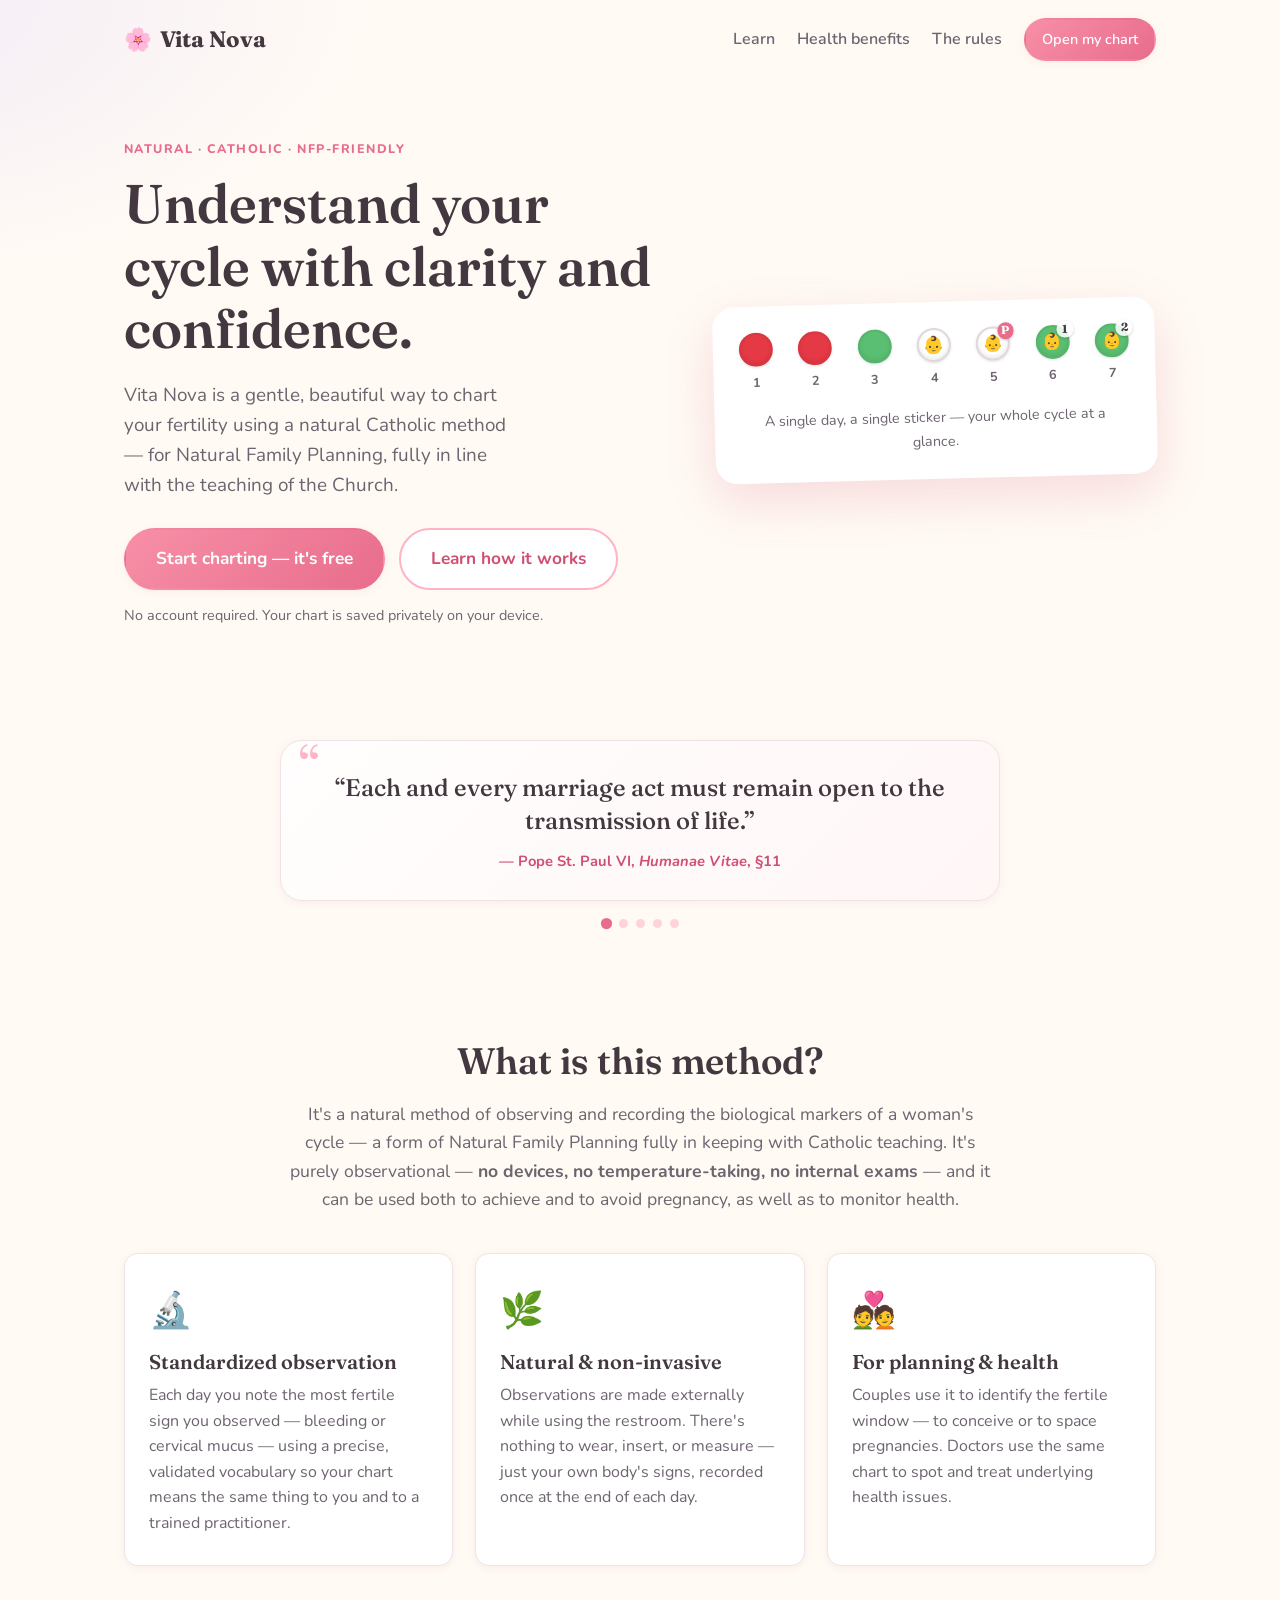
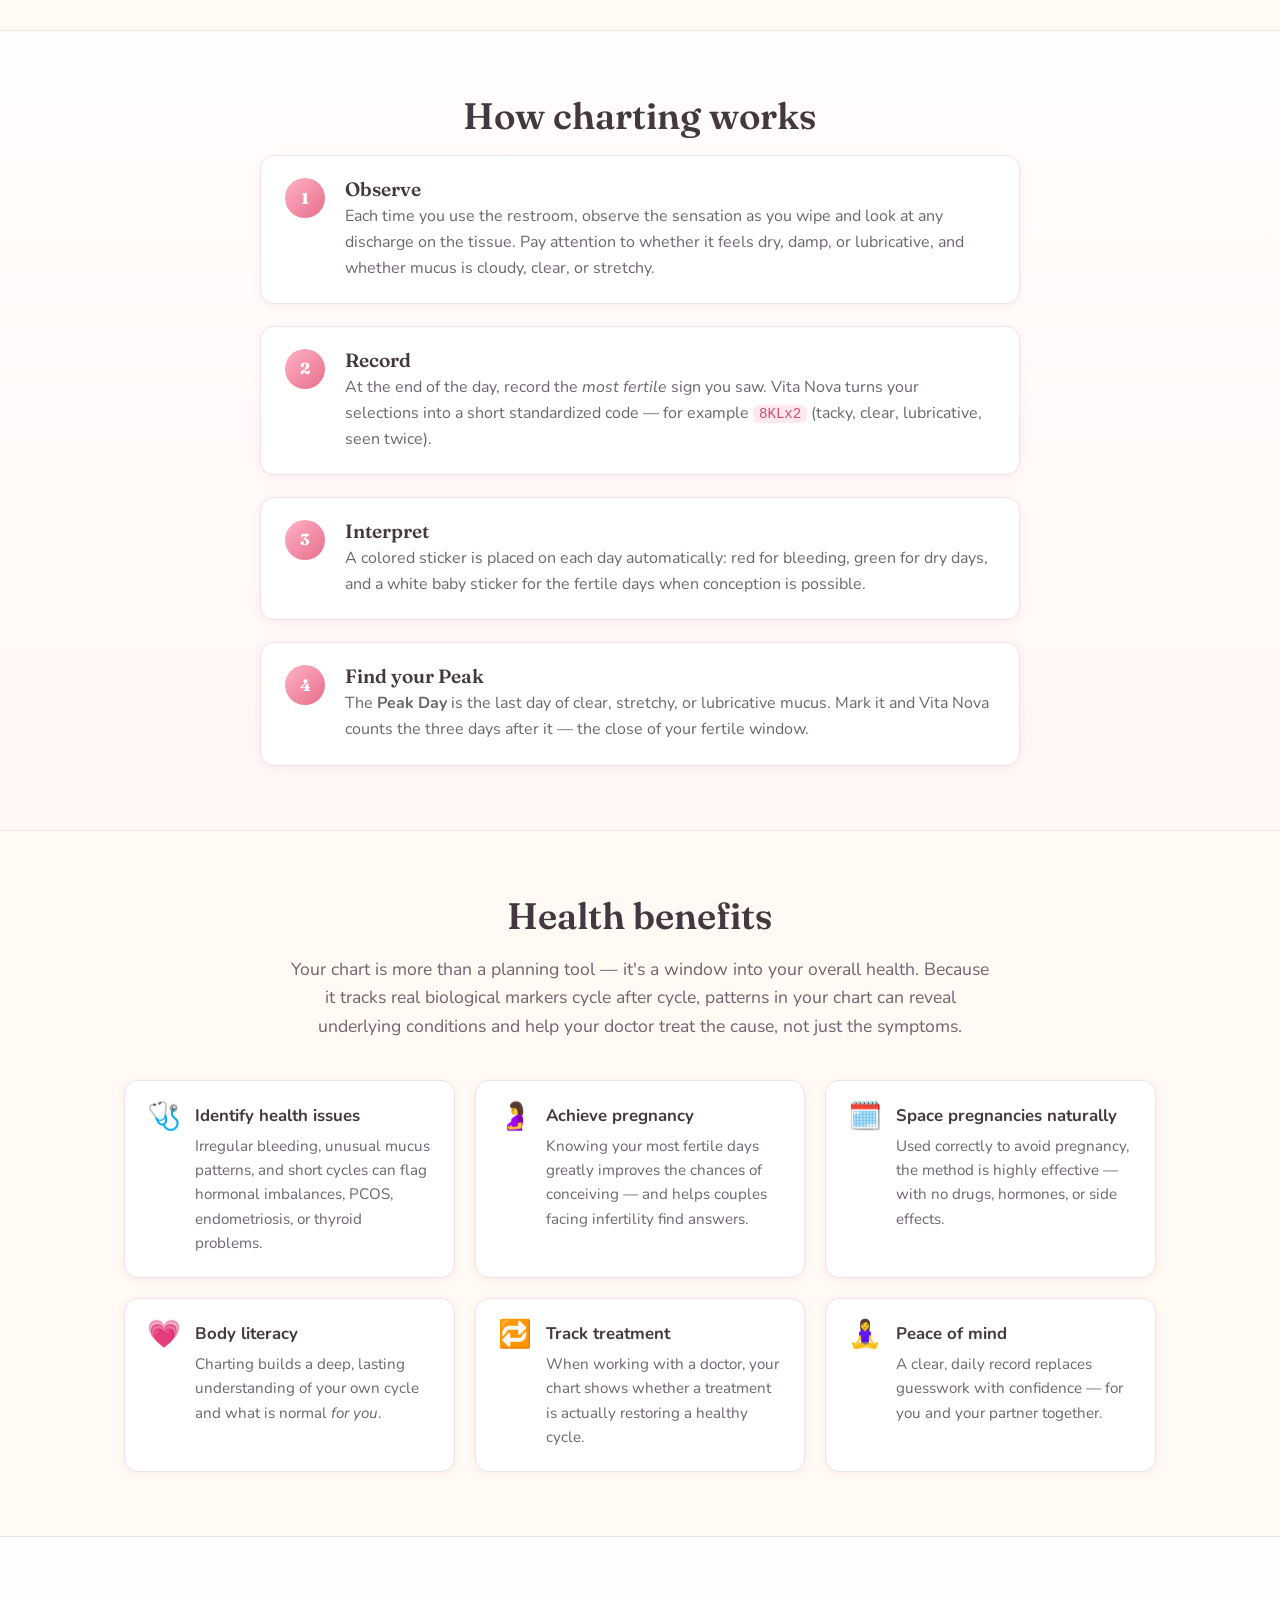
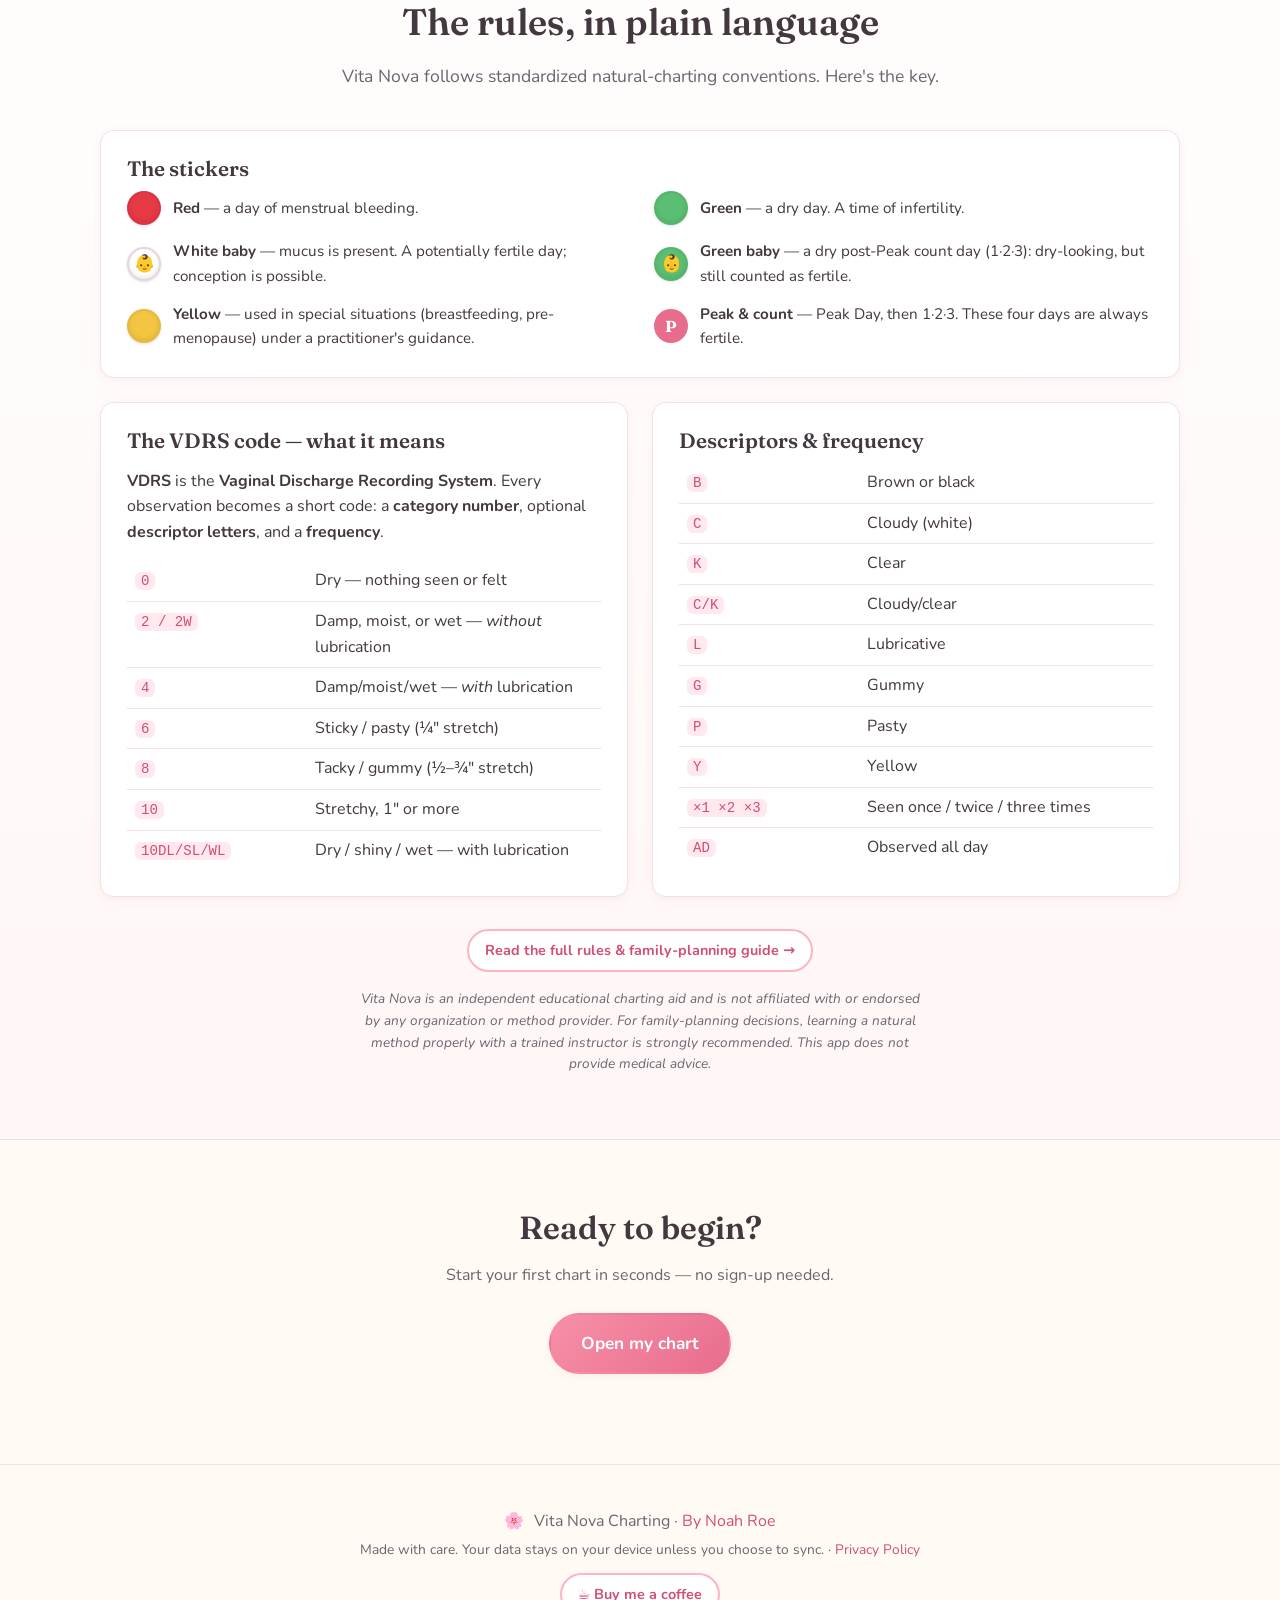
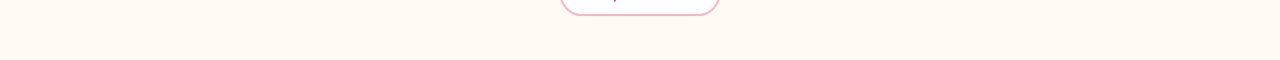
==== commit dccbf24b: "Add encryption, privacy policy, author/donate links, Standard Chart export, sync fix - Client-side A" ====
--- a/index.html
+++ b/index.html
@@ -3,7 +3,11 @@
 
 <head>
     <meta charset="UTF-8">
-    <meta name="viewport" content="width=device-width, initial-scale=1.0">
+    <meta name="viewport" content="width=device-width, initial-scale=1.0, viewport-fit=cover">
+    <meta name="theme-color" content="#fff5f7">
+    <meta name="apple-mobile-web-app-capable" content="yes">
+    <meta name="apple-mobile-web-app-status-bar-style" content="default">
+    <meta name="apple-mobile-web-app-title" content="Vita Nova">
     <title>Vita Nova · Natural Catholic Fertility Charting</title>
     <meta name="description" content="A simple, beautiful way to chart your cycle with a natural Catholic method — for Natural Family Planning, fully in line with the teaching of the Church.">
     <link rel="preconnect" href="https://fonts.googleapis.com">
@@ -16,7 +20,10 @@
 
     <header class="site-header">
         <a class="logo" href="index.html"><span class="logo-mark">🌸</span> Vita Nova</a>
-        <nav class="site-nav">
+        <button class="nav-toggle" id="nav-toggle" aria-label="Menu" aria-expanded="false" aria-controls="site-nav">
+            <span></span><span></span><span></span>
+        </button>
+        <nav class="site-nav" id="site-nav">
             <a href="#learn">Learn</a>
             <a href="#benefits">Health benefits</a>
             <a href="rules.html">The rules</a>
@@ -218,10 +225,12 @@
     </main>
 
     <footer class="site-footer">
-        <p><span class="logo-mark">🌸</span> Vita Nova Charting</p>
-        <p class="muted small">Made with care. Your data stays on your device unless you choose to sync.</p>
+        <p><span class="logo-mark">🌸</span> Vita Nova Charting &middot; <a href="https://noahroe.site" target="_blank" rel="noopener">By Noah Roe</a></p>
+        <p class="muted small">Made with care. Your data stays on your device unless you choose to sync. &middot; <a href="privacy.html">Privacy Policy</a></p>
+        <p style="margin-top:12px"><a href="https://buymeacoffee.com/aquinas22" target="_blank" rel="noopener" class="btn btn-outline btn-sm">☕ Buy me a coffee</a></p>
     </footer>
 
+    <script src="js/nav.js"></script>
     <script>
         // Gentle rotating reflections from the Church on married love and life.
         (function () {
--- a/css/style.css
+++ b/css/style.css
@@ -44,7 +44,14 @@
 
 * { box-sizing: border-box; }
 
-html { scroll-behavior: smooth; }
+html {
+    scroll-behavior: smooth;
+    -webkit-text-size-adjust: 100%;  /* stop iOS from re-zooming text on rotate */
+    text-size-adjust: 100%;
+}
+
+button, a, .day-cell, .chip, .seg { -webkit-tap-highlight-color: transparent; }
+button { touch-action: manipulation; }  /* no 300ms tap delay / double-tap zoom */
 
 body {
     margin: 0;
@@ -164,6 +171,23 @@
 .site-nav .btn { color: #fff; }
 .site-nav .btn:hover { color: #fff; }
 
+/* Hamburger toggle — hidden on desktop, shown on mobile via media query */
+.nav-toggle {
+    display: none;
+    flex-direction: column; justify-content: center; gap: 5px;
+    width: 44px; height: 44px; padding: 11px;
+    background: transparent; border: none; cursor: pointer; border-radius: 12px;
+}
+.nav-toggle:hover { background: rgba(0, 0, 0, 0.04); }
+.nav-toggle span {
+    display: block; width: 100%; height: 2.5px;
+    background: var(--ink); border-radius: 2px;
+    transition: transform 0.22s ease, opacity 0.18s ease;
+}
+.site-header.nav-open .nav-toggle span:nth-child(1) { transform: translateY(7.5px) rotate(45deg); }
+.site-header.nav-open .nav-toggle span:nth-child(2) { opacity: 0; }
+.site-header.nav-open .nav-toggle span:nth-child(3) { transform: translateY(-7.5px) rotate(-45deg); }
+
 /* ==========================================================================
    Hero
    ========================================================================== */
@@ -406,20 +430,20 @@
 .chart-page { max-width: var(--maxw); margin: 0 auto; padding: 10px 24px 80px; }
 
 .cycle-bar {
-    display: flex; flex-wrap: wrap; gap: 14px;
-    align-items: center; justify-content: space-between;
+    display: flex; flex-wrap: wrap; gap: 10px 16px;
+    align-items: center; justify-content: center;
     background: #fff; border: 1px solid var(--line);
-    border-radius: var(--radius); padding: 14px 18px;
+    border-radius: var(--radius); padding: 12px 16px;
     box-shadow: var(--shadow-sm); position: relative;
 }
-.cycle-bar-left { display: flex; flex-wrap: wrap; gap: 18px; }
+.cycle-bar-left { display: flex; flex-wrap: wrap; align-items: center; gap: 10px 14px; }
 .cycle-bar-right { display: flex; align-items: center; gap: 8px; position: relative; }
-.field-inline { display: inline-flex; align-items: center; gap: 8px; font-weight: 700; color: var(--ink-soft); font-size: 0.9rem; }
+.field-inline { display: inline-flex; align-items: center; gap: 7px; font-weight: 700; color: var(--ink-soft); font-size: 0.85rem; }
 .field-inline select, .field-inline input,
 .cycle-bar input[type="date"] {
     font: inherit; font-weight: 600; color: var(--ink);
     border: 1px solid var(--rose-200); border-radius: var(--radius-sm);
-    padding: 7px 10px; background: var(--rose-50);
+    padding: 6px 8px; background: var(--rose-50);
 }
 
 .menu {
@@ -468,7 +492,8 @@
 }
 .day-cell:hover { transform: translateY(-3px); box-shadow: var(--shadow); border-color: var(--rose-300); }
 .day-cell.day-empty { background: #fff; }
-.day-num { font-size: 0.78rem; font-weight: 800; color: var(--ink-soft); }
+.day-num { font-size: 0.78rem; font-weight: 800; color: var(--ink-soft); display: flex; align-items: baseline; gap: 4px; }
+.day-date { font-weight: 600; font-size: 0.68rem; color: var(--rose-400); }
 .day-code {
     font-size: 0.74rem; font-weight: 700; color: var(--ink);
     text-align: center; word-break: break-word; min-height: 1em;
@@ -479,6 +504,46 @@
     font-size: 0.6rem; font-weight: 800; color: var(--plum-500);
 }
 .day-cell.has-intercourse { border-color: var(--plum-300); }
+
+/* Per-day guidance accent (top bar) */
+.day-cell .day-guide {
+    position: absolute; top: 0; left: 0; right: 0; height: 4px;
+    border-top-left-radius: var(--radius-sm); border-top-right-radius: var(--radius-sm);
+}
+.day-cell[data-guide="fertile"]   .day-guide { background: var(--sticker-red); }
+.day-cell[data-guide="available"] .day-guide { background: var(--sticker-green); }
+.day-cell[data-guide="best"]      .day-guide { background: var(--sticker-yellow); }
+.day-cell[data-guide="good"]      .day-guide { background: #8fd3a0; }
+.day-cell[data-guide="wait"]      .day-guide { background: var(--plum-300); }
+
+/* ==========================================================================
+   Goal toggle (toolbar) + intercourse guidance
+   ========================================================================== */
+/* A small, low-key segmented control; only the active option picks up a tint. */
+.goal-toggle.goal-avoid .seg.active { color: var(--sticker-red); }
+.goal-toggle.goal-conceive .seg.active { color: #2f9e54; }
+
+/* Guidance panel inside the entry modal */
+.guidance {
+    display: flex; gap: 14px; align-items: flex-start;
+    border-radius: var(--radius); padding: 14px 16px; margin-bottom: 20px;
+    border: 1px solid var(--line); background: #fff;
+}
+.guidance-icon { font-size: 1.5rem; line-height: 1.2; flex: 0 0 auto; }
+.guidance-text { display: flex; flex-direction: column; gap: 2px; }
+.guidance-text strong { font-family: var(--font-head); font-size: 1.1rem; }
+.guidance-text > span { font-size: 0.9rem; color: var(--ink-soft); }
+.guidance-note { font-size: 0.74rem !important; font-style: italic; opacity: 0.8; margin-top: 4px; }
+.guidance.guide-fertile   { background: #fdedef; border-color: #f5b8c1; }
+.guidance.guide-fertile   strong { color: var(--sticker-red); }
+.guidance.guide-available { background: #ecf8f0; border-color: #a7dbb6; }
+.guidance.guide-available strong { color: #2f9e54; }
+.guidance.guide-best      { background: #fff7e3; border-color: #f3d886; }
+.guidance.guide-best      strong { color: #c8941b; }
+.guidance.guide-good      { background: #eef8f1; border-color: #b9e2c5; }
+.guidance.guide-good      strong { color: #38a05c; }
+.guidance.guide-wait      { background: var(--plum-100); border-color: var(--plum-300); }
+.guidance.guide-wait      strong { color: var(--plum-500); }
 
 /* Legend section on chart page */
 .legend { margin-top: 26px; background: #fff; border: 1px solid var(--line); border-radius: var(--radius); padding: 22px 24px; box-shadow: var(--shadow-sm); }
@@ -581,7 +646,7 @@
 
 /* "Sign in to sync" — a cute, clearly-visible pink pill so it doesn't blend in. */
 #sync-btn {
-    background: linear-gradient(135deg, var(--rose-100), var(--rose-200));
+    background: var(--rose-200);
     color: var(--rose-600);
     border: 2px solid var(--rose-400);
     border-radius: 999px;
@@ -590,21 +655,21 @@
     padding: 8px 18px;
 }
 #sync-btn:hover {
-    background: linear-gradient(135deg, var(--rose-200), var(--rose-300));
+    background: var(--rose-300);
     color: var(--rose-600);
     border-color: var(--rose-500);
     transform: translateY(-1px);
 }
 #sync-btn.synced {
     color: #fff;
-    background: linear-gradient(135deg, var(--sticker-green), #46a35d);
+    background: var(--sticker-green);
     border-color: #3f9656;
     box-shadow: none;
 }
 
 /* Toast */
 .toast {
-    position: fixed; bottom: 24px; left: 50%; transform: translateX(-50%);
+    position: fixed; bottom: calc(24px + env(safe-area-inset-bottom, 0px)); left: 50%; transform: translateX(-50%);
     background: var(--ink); color: #fff; padding: 12px 22px;
     border-radius: 999px; box-shadow: var(--shadow-lg); z-index: 200;
     font-weight: 700; font-size: 0.92rem;
@@ -627,8 +692,18 @@
 .note-tips-label { font-size: 0.82rem; font-weight: 700; color: var(--ink-soft); padding-top: 8px; }
 .chip-note { font-size: 0.82rem; padding: 6px 11px; }
 
-/* Strip tools (extend cycle) */
-.strip-tools { display: flex; align-items: center; gap: 12px; flex-wrap: wrap; margin: 12px 2px 0; }
+/* Compact segmented control (view options in the cycle bar) */
+.seg-control.seg-sm { padding: 3px; gap: 2px; }
+.seg-sm .seg { padding: 6px 10px; font-size: 0.8rem; flex: 0 0 auto; }
+
+/* Multi-cycle view — one labelled, scrollable strip per cycle */
+#multi-view { display: flex; flex-direction: column; gap: 18px; margin-top: 8px; }
+.cycle-block { background: #fff; border: 1px solid var(--line); border-radius: var(--radius); box-shadow: var(--shadow-sm); padding: 6px 6px 2px; }
+.cycle-block-head { display: flex; flex-wrap: wrap; gap: 6px 16px; align-items: baseline; padding: 10px 12px 4px; }
+.cycle-block-head strong { font-family: var(--font-head); font-size: 1.1rem; color: var(--ink); }
+.cycle-block-head span { font-size: 0.84rem; color: var(--ink-soft); }
+.cycle-block .chart-scroll { border: none; box-shadow: none; padding: 0 4px 8px; }
+.cycle-block .day-cell { width: 60px; min-height: 104px; }
 
 /* Day 7 breast self-exam marker */
 .day-bse {
@@ -643,6 +718,7 @@
    ========================================================================== */
 #print-area { display: none; }
 @media print {
+    @page { size: landscape; margin: 10mm; }
     body { background: #fff !important; }
     body.printing > *:not(#print-area) { display: none !important; }
     #print-area {
@@ -650,15 +726,18 @@
         -webkit-print-color-adjust: exact; print-color-adjust: exact;
     }
     .pc-head h1 { font-size: 18pt; margin: 0 0 6px; }
+    .pc-cycle { margin-bottom: 22px; page-break-inside: avoid; border-top: 1pt solid #ccc; padding-top: 10px; }
+    .pc-cycle:first-of-type { border-top: none; padding-top: 0; }
     .pc-meta { display: flex; gap: 18px; flex-wrap: wrap; font-size: 9pt; margin-bottom: 14px; color: #333; }
+    .pc-notes h3 { font-size: 10pt; margin: 0 0 4px; }
     .pc-row { border-collapse: collapse; width: 100%; margin-bottom: 10px; table-layout: fixed; page-break-inside: avoid; }
     .pc-cell {
         border: 0.5pt solid #999; text-align: center; vertical-align: top;
-        padding: 3px 1px; font-size: 6.5pt; width: 2.8%;
+        padding: 3px 1px; font-size: 7pt; width: 2.8%;
     }
     .pc-daynum { font-weight: 800; }
-    .pc-date { color: #555; font-size: 5.5pt; }
-    .pc-sticker { --size: 16px; margin: 2px auto; box-shadow: none; border-width: 1px; }
+    .pc-date { color: #555; font-size: 6pt; }
+    .pc-sticker { --size: 19px; margin: 2px auto; box-shadow: none; border-width: 1px; }
     .pc-sticker .sticker-count { font-size: 6pt; box-shadow: none; }
     .pc-code { font-weight: 700; word-break: break-all; min-height: 1em; }
     .pc-i { color: #6a4a8a; font-weight: 800; min-height: 0.9em; }
@@ -666,6 +745,19 @@
     .pc-notes h2 { font-size: 11pt; margin: 0 0 6px; }
     .pc-note { font-size: 8.5pt; margin-bottom: 3px; }
     .pc-foot { margin-top: 18px; font-size: 7.5pt; color: #666; font-style: italic; }
+
+    /* Standard Chart layout */
+    .sc-cycle { margin-bottom: 20px; page-break-inside: avoid; border-top: 1pt solid #ccc; padding-top: 10px; }
+    .sc-cycle:first-of-type { border-top: none; padding-top: 0; }
+    .sc-table { border-collapse: collapse; width: 100%; table-layout: fixed; }
+    .sc-label { width: 10%; font-size: 7pt; font-weight: 700; text-align: right; padding-right: 5pt; color: #444; border-right: 1pt solid #999; white-space: nowrap; }
+    .sc-cell { border: 0.5pt solid #bbb; text-align: center; padding: 2px 0; font-size: 7pt; vertical-align: middle; }
+    .sc-day { font-weight: 800; }
+    .sc-date { font-size: 5.5pt; color: #555; }
+    .sc-sticker { --size: 20px; margin: 1px auto; box-shadow: none; border-width: 1pt; }
+    .sc-sticker .sticker-count { font-size: 5.5pt; box-shadow: none; }
+    .sc-code { font-size: 6pt; font-weight: 700; word-break: break-all; }
+    .sc-i { color: #6a4a8a; font-weight: 800; }
 }
 
 /* Utilities */
@@ -686,16 +778,41 @@
     .legend-grid, .legend-grid.wide { grid-template-columns: 1fr; }
 }
 @media (max-width: 720px) {
-    /* Let the header wrap instead of crushing the nav on phones. */
-    .site-header { flex-wrap: wrap; gap: 10px 16px; padding: 14px 18px; }
-    .site-nav { gap: 14px; flex-wrap: wrap; font-size: 0.95rem; }
+    /* Collapse the nav into a hamburger dropdown. */
+    .site-header {
+        position: relative; flex-wrap: nowrap; gap: 12px;
+        padding: 12px 18px;
+        padding-top: calc(12px + env(safe-area-inset-top, 0px));
+    }
+    .nav-toggle { display: inline-flex; }
+    .site-nav {
+        position: absolute; top: 100%; right: 12px; left: 12px;
+        flex-direction: column; align-items: stretch; gap: 4px;
+        background: #fff; border: 1px solid var(--line); border-radius: var(--radius);
+        box-shadow: var(--shadow); padding: 8px; z-index: 60; display: none;
+    }
+    .site-header.nav-open .site-nav { display: flex; }
+    .site-nav a, .site-nav .btn, .site-nav #sync-btn {
+        width: 100%; text-align: center;
+        padding: 13px 14px; border-radius: var(--radius-sm); font-size: 1rem;
+    }
+    .site-nav a:not(.btn) { color: var(--ink); }
+    .site-nav a:not(.btn):hover { background: var(--rose-50); }
+
+    /* Form controls at 16px so iOS doesn't zoom in on focus. */
+    input, select, textarea { font-size: 16px; }
 
     /* Cycle bar stacks cleanly; controls go full width and tap-friendly. */
     .cycle-bar { flex-direction: column; align-items: stretch; }
     .cycle-bar-left { flex-direction: column; gap: 12px; }
-    .cycle-bar-right { justify-content: space-between; }
+    .cycle-bar-right { flex-wrap: wrap; gap: 10px; }
     .field-inline { justify-content: space-between; }
     .field-inline select, .field-inline input, .cycle-bar input[type="date"] { flex: 1; min-height: 42px; }
+    #view-modes { width: 100%; }
+    #view-modes .seg { flex: 1 0 auto; }
+    .goal-field { justify-content: space-between; }
+    .goal-field .goal-toggle { flex: 1; }
+    .goal-toggle .seg { flex: 1; text-align: center; }
 
     /* Bigger summary tiles, two-up. */
     .cycle-summary { gap: 10px; }
@@ -763,9 +880,8 @@
 @keyframes sheet-up { from { opacity: 0; transform: translateY(100%); } to { opacity: 1; transform: translateY(0); } }
 
 @media (max-width: 420px) {
-    .site-header { padding: 12px 14px; }
+    .site-header { padding: 12px 14px; padding-top: calc(12px + env(safe-area-inset-top, 0px)); }
     .logo { font-size: 1.25rem; }
-    .site-nav { gap: 10px 12px; font-size: 0.9rem; }
     .day-cell { width: 58px; min-height: 98px; padding: 9px 4px; }
     .day-code { font-size: 0.7rem; }
     .stat-value { font-size: 1.3rem; }
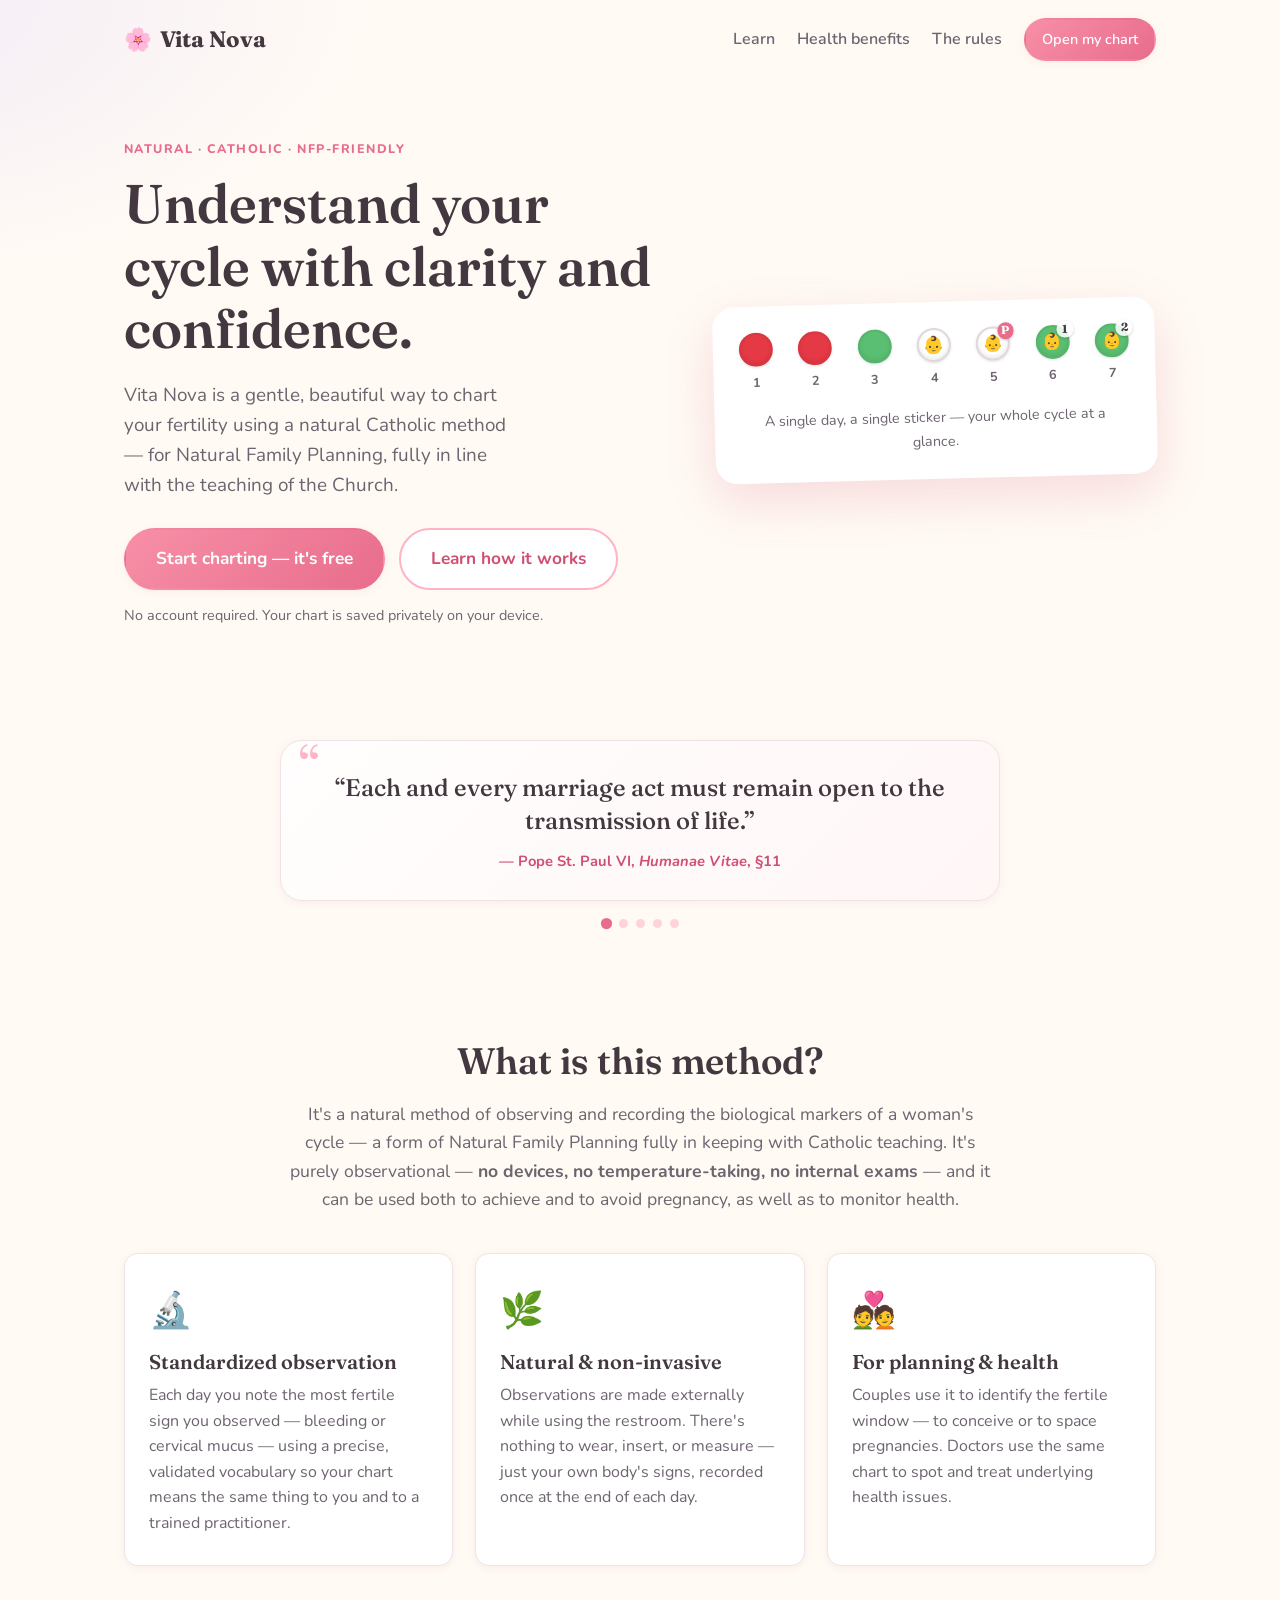
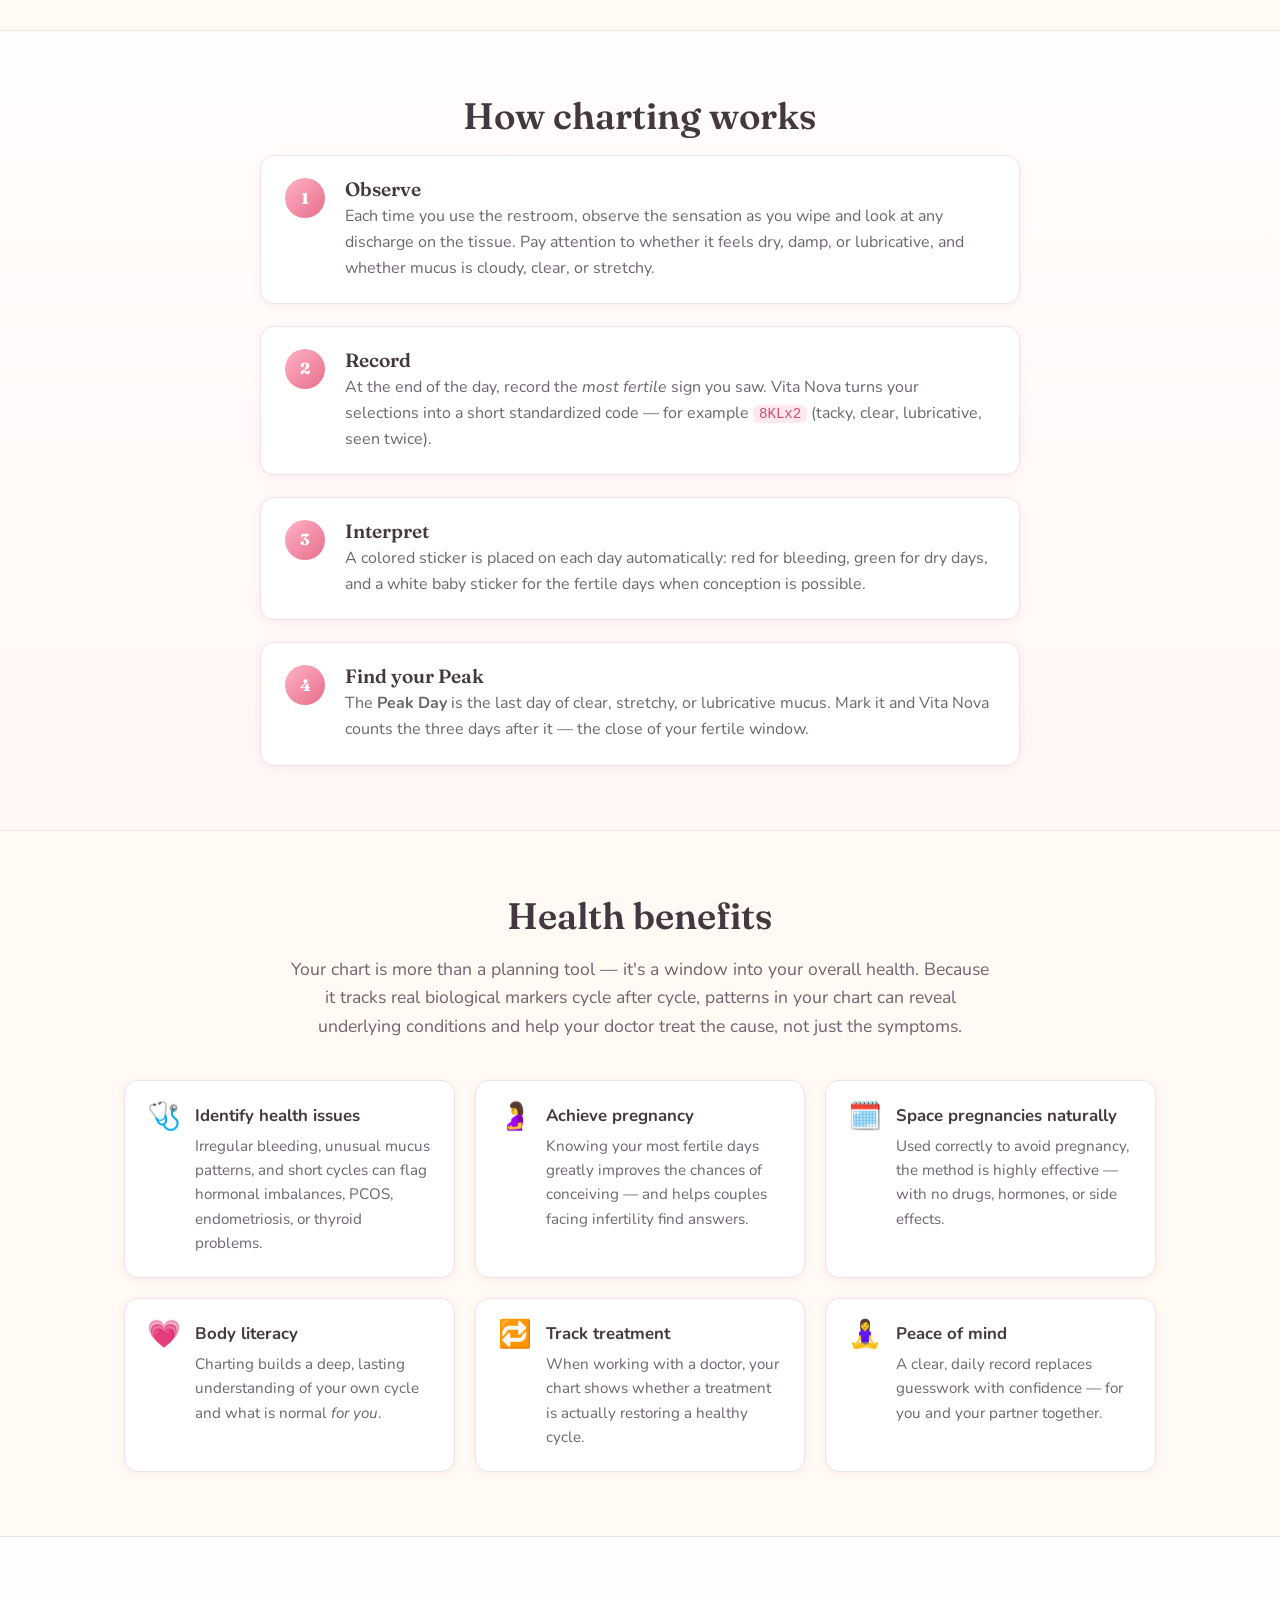
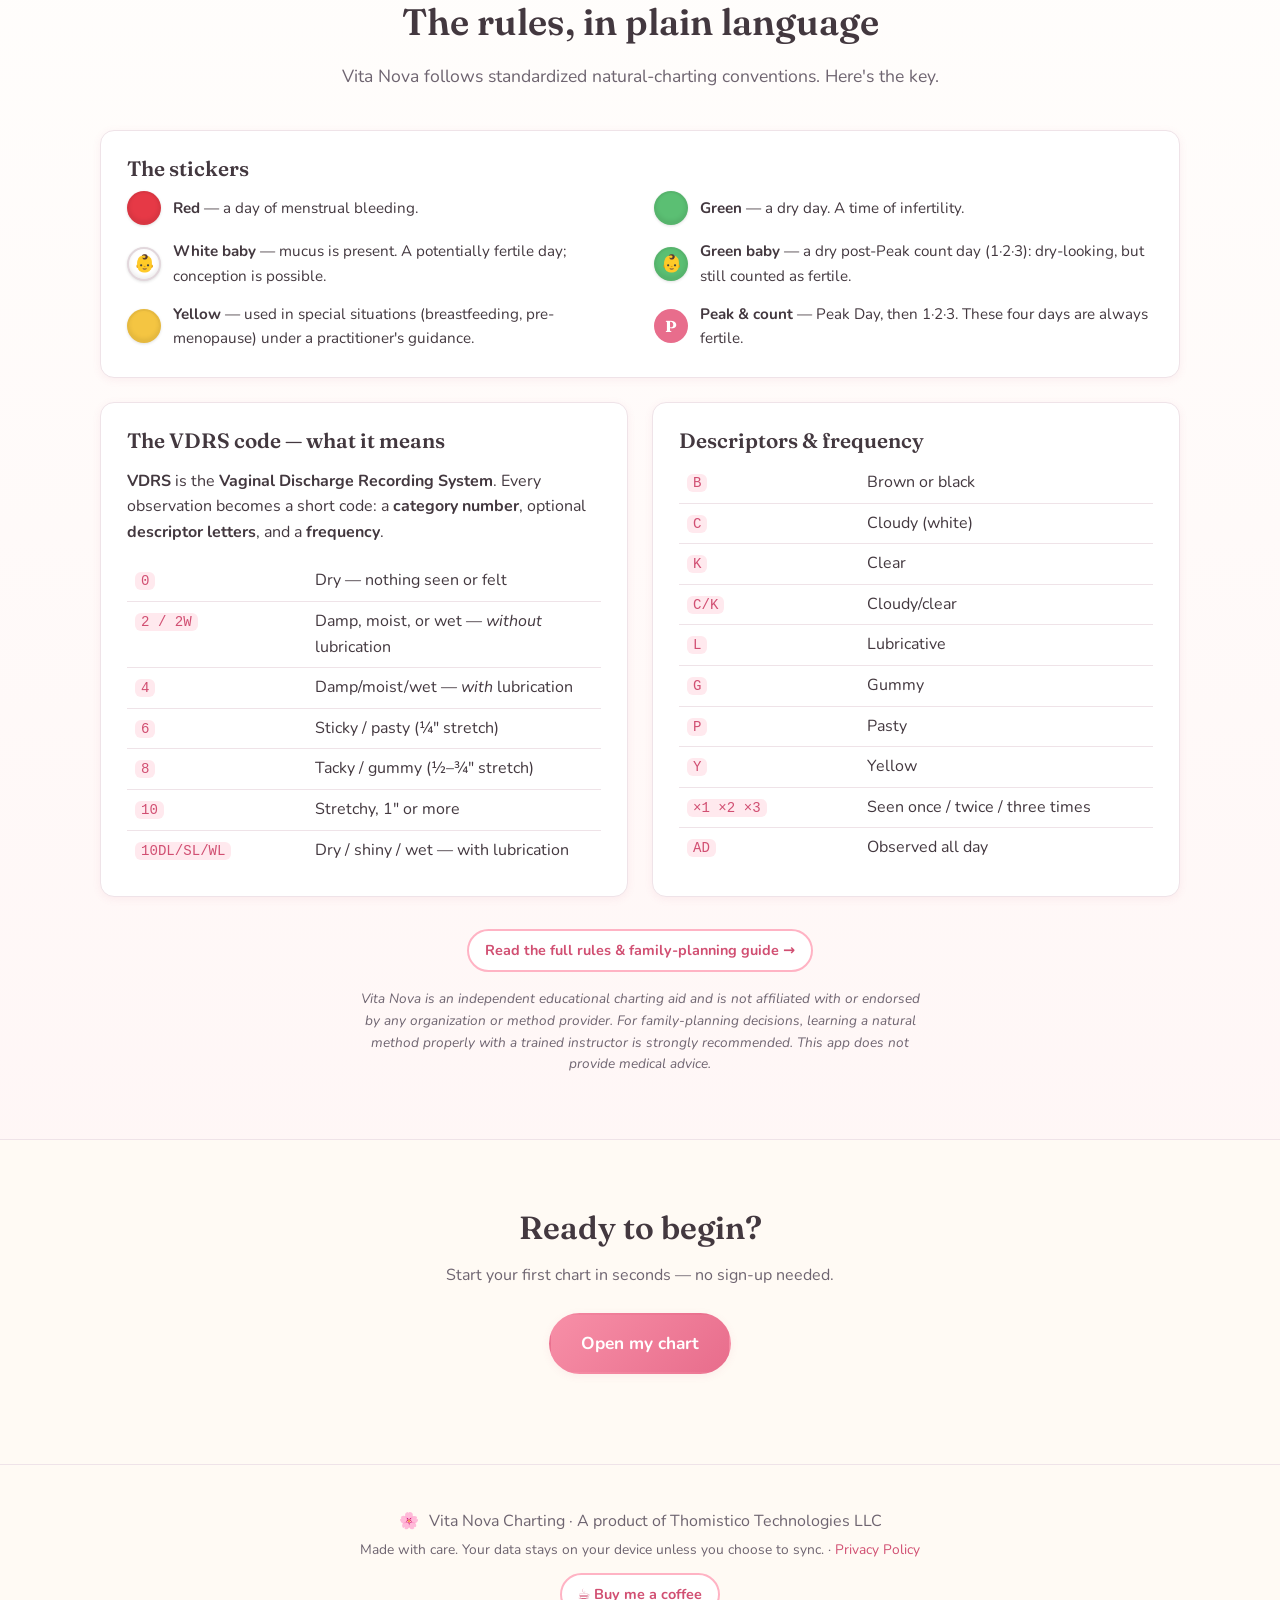
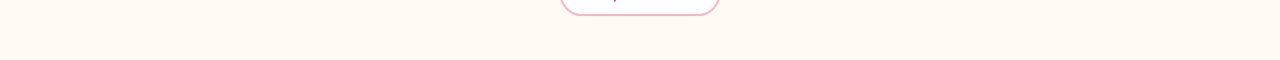
==== commit 05a51219: "Update landing pages (index, privacy, rules) Co-Authored-By: Claude Opus 4.8 <noreply@anthropic.com>" ====
--- a/index.html
+++ b/index.html
@@ -225,7 +225,7 @@
     </main>
 
     <footer class="site-footer">
-        <p><span class="logo-mark">🌸</span> Vita Nova Charting &middot; <a href="https://noahroe.site" target="_blank" rel="noopener">By Noah Roe</a></p>
+        <p><span class="logo-mark">🌸</span> Vita Nova Charting &middot; A product of Thomistico Technologies LLC</p>
         <p class="muted small">Made with care. Your data stays on your device unless you choose to sync. &middot; <a href="privacy.html">Privacy Policy</a></p>
         <p style="margin-top:12px"><a href="https://buymeacoffee.com/aquinas22" target="_blank" rel="noopener" class="btn btn-outline btn-sm">☕ Buy me a coffee</a></p>
     </footer>
--- a/css/style.css
+++ b/css/style.css
@@ -170,6 +170,8 @@
 .site-nav a:hover { color: var(--rose-600); text-decoration: none; }
 .site-nav .btn { color: #fff; }
 .site-nav .btn:hover { color: #fff; }
+.site-nav .btn-outline { color: var(--rose-600); }
+.site-nav .btn-outline:hover { color: var(--rose-600); }
 
 /* Hamburger toggle — hidden on desktop, shown on mobile via media query */
 .nav-toggle {
